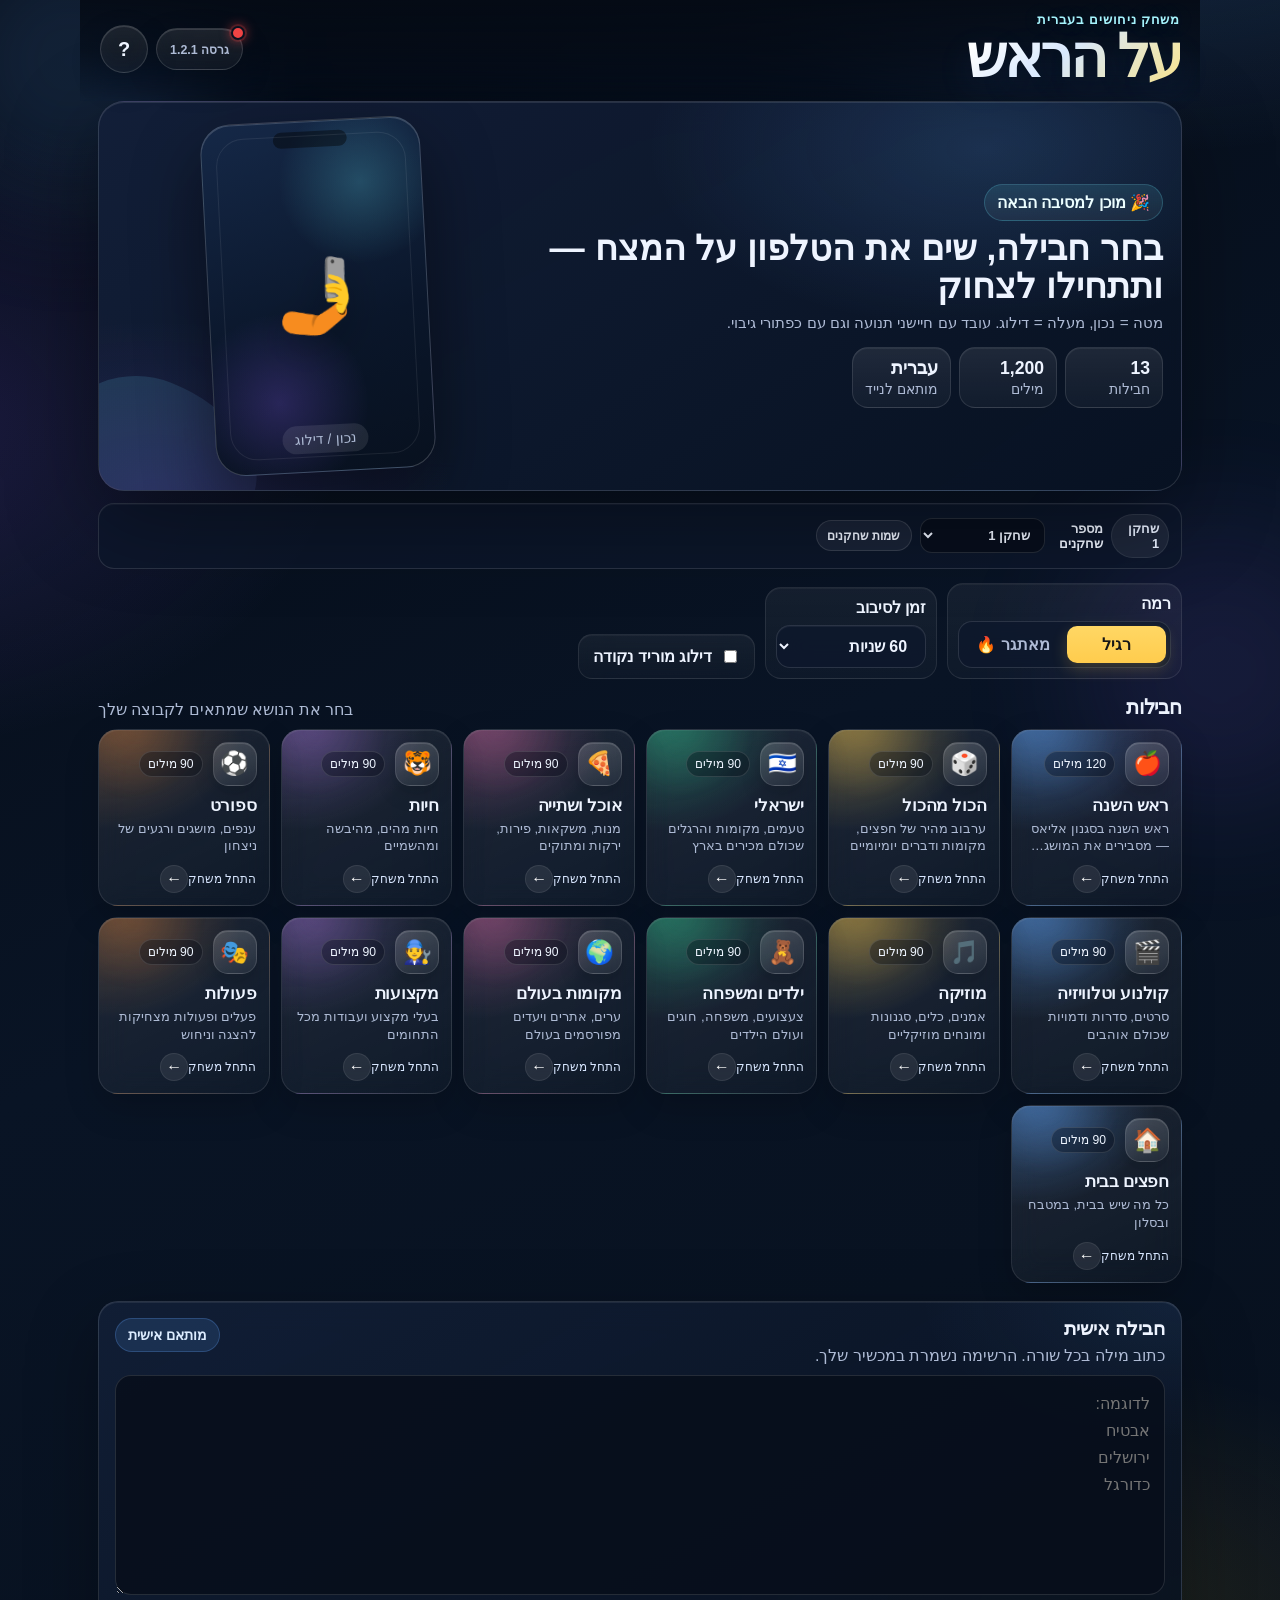
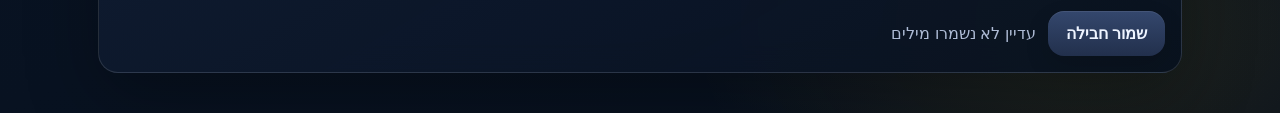
==== index.html @ e4786cc4 "Sync main page to version 1.2.7" ====
<!doctype html>
<html lang="he" dir="rtl" data-app-version="1.2.7">
<head>
  <meta charset="utf-8" />
  <meta name="viewport" content="width=device-width,initial-scale=1,viewport-fit=cover,user-scalable=no" />
  <meta name="theme-color" content="#0f172a" />
  <meta name="apple-mobile-web-app-capable" content="yes" />
  <meta name="apple-mobile-web-app-status-bar-style" content="black-translucent" />
  <meta name="apple-mobile-web-app-title" content="על הראש" />
  <title>על הראש — משחק ניחושים בעברית</title>
  <link rel="manifest" href="./manifest.webmanifest?v=17" />
  <link rel="icon" href="./icon.svg?v=17" type="image/svg+xml" />
  <link rel="apple-touch-icon" href="./icon-180.png?v=17" />
  <link rel="stylesheet" href="./styles.css?v=17" />
  <link rel="stylesheet" href="./difficulty.css?v=17" />
  <link rel="stylesheet" href="./version.css?v=17" />
  <link rel="stylesheet" href="./multiplayer.css?v=17" />
</head>
<body>
  <div class="app-glow app-glow-a"></div>
  <div class="app-glow app-glow-b"></div>

  <div id="app">
    <header class="topbar">
      <div>
        <div class="eyebrow">משחק ניחושים בעברית</div>
        <h1>על הראש</h1>
      </div>
      <div class="topbar-actions">
        <button id="versionBtn" class="version-btn" type="button" aria-label="בדוק אם קיימת גרסה חדשה">גרסה 1.2.7</button>
        <button id="rulesBtn" class="icon-btn" type="button" aria-label="חוקים">?</button>
      </div>
    </header>

    <main>
      <section id="playerSetupScreen" class="screen player-setup-screen active">
        <div class="player-setup-card">
          <div class="big-icon">👥</div>
          <h2>כמה שחקנים?</h2>
          <p>כל שחקן מקבל תור משלו. בסוף הסבב תופיע טבלת ניקוד מצטברת.</p>
          <label class="player-count-block">
            מספר שחקנים
            <select id="playerCount">
              <option value="1">שחקן 1</option>
              <option value="2">2 שחקנים</option>
              <option value="3">3 שחקנים</option>
              <option value="4">4 שחקנים</option>
              <option value="5">5 שחקנים</option>
              <option value="6">6 שחקנים</option>
              <option value="7">7 שחקנים</option>
              <option value="8">8 שחקנים</option>
            </select>
          </label>
          <div class="player-setup-note">אפשר להשאיר שם ריק — המשחק ישתמש ב״שחקן 1״, ״שחקן 2״ וכו׳.</div>
          <div id="playerNames" class="player-names"></div>
          <button id="startPlayersBtn" class="primary-btn" type="button">המשך לבחירת משחק</button>
        </div>
      </section>

      <section id="homeScreen" class="screen">
        <div class="hero">
          <div class="hero-copy">
            <div class="hero-badge">🎉 מוכן למסיבה הבאה</div>
            <h2>בחר חבילה, שים את הטלפון על המצח — ותתחילו לצחוק</h2>
            <p>מטה = נכון, מעלה = דילוג. עובד עם חיישני תנועה וגם עם כפתורי גיבוי.</p>
            <div class="hero-stats">
              <div class="stat-pill"><strong id="totalDecks">13</strong><span>חבילות</span></div>
              <div class="stat-pill"><strong id="totalWords">0</strong><span>מילים</span></div>
              <div class="stat-pill"><strong>עברית</strong><span>מותאם לנייד</span></div>
            </div>
          </div>
          <div class="hero-visual" aria-hidden="true">
            <div class="phone-mock">
              <div class="phone-notch"></div>
              <div class="phone-word">🤳</div>
              <div class="phone-mini">נכון / דילוג</div>
            </div>
          </div>
        </div>

        <div class="match-players-bar">
          <div id="matchPlayersSummary" class="match-players-summary"></div>
          <button id="changePlayersBtn" class="change-players-btn" type="button">שנה שחקנים</button>
        </div>

        <div class="settings-row">
          <div class="difficulty-block">
            <span class="difficulty-title">רמה</span>
            <div class="difficulty-segment" role="group" aria-label="רמת קושי">
              <button type="button" data-difficulty="normal" aria-pressed="true">רגיל</button>
              <button type="button" data-difficulty="hard" aria-pressed="false">מאתגר 🔥</button>
            </div>
          </div>
          <label>
            זמן לסיבוב
            <select id="durationSelect">
              <option value="30">30 שניות</option>
              <option value="60" selected>60 שניות</option>
              <option value="90">90 שניות</option>
              <option value="120">120 שניות</option>
            </select>
          </label>
          <label class="toggle-label">
            <input id="passPenalty" type="checkbox" />
            <span>דילוג מוריד נקודה</span>
          </label>
        </div>

        <div class="section-head">
          <h3 class="section-title">חבילות</h3>
          <div class="section-subtitle">בחר את הנושא שמתאים לקבוצה שלך</div>
        </div>
        <div id="deckGrid" class="deck-grid"></div>

        <section class="custom-box">
          <div class="custom-head">
            <div>
              <h3>חבילה אישית</h3>
              <p>כתוב מילה בכל שורה. הרשימה נשמרת במכשיר שלך.</p>
            </div>
            <div class="custom-chip">מותאם אישית</div>
          </div>
          <textarea id="customWords" rows="7" placeholder="לדוגמה:&#10;אבטיח&#10;ירושלים&#10;כדורגל"></textarea>
          <div class="custom-actions">
            <button id="saveCustomBtn" class="secondary-btn" type="button">שמור חבילה</button>
            <span id="customCount" class="muted"></span>
          </div>
        </section>
      </section>

      <section id="readyScreen" class="screen center-screen">
        <div class="ready-card">
          <div class="big-icon">📱</div>
          <div id="readyPlayerName" class="ready-player-name"></div>
          <h2 id="readyDeckName"></h2>
          <p id="readyDeckMeta" class="ready-deck-meta"></p>
          <p>לחץ על הכפתור, אשר גישה לחיישני תנועה אם תתבקש, סובב את הטלפון לרוחב והנח אותו על המצח.</p>
          <button id="sensorStartBtn" class="primary-btn" type="button">הפעל חיישנים והתחל</button>
          <button id="backHomeBtn" class="ghost-btn" type="button">חזרה</button>
          <p id="sensorMessage" class="sensor-message"></p>
        </div>
      </section>

      <section id="countdownScreen" class="screen game-screen countdown-screen">
        <div class="game-topline">
          <span id="countdownDeck"></span>
          <span>התכונן</span>
          <button id="countdownExitBtn" class="game-exit-btn" type="button">יציאה ✕</button>
        </div>
        <div id="countdownNumber" class="countdown-number">3</div>
        <div class="orientation-hint">החזק לרוחב • מסך פונה לחברים</div>
      </section>

      <section id="gameScreen" class="screen game-screen">
        <div class="game-topline">
          <span id="gameDeckName"></span>
          <span id="timerText" class="timer">01:00</span>
          <div class="game-left-tools">
            <span id="gamePlayerName" class="game-player-name"></span>
            <span id="scoreText">0 נק׳</span>
            <button id="gameExitBtn" class="game-exit-btn" type="button">יציאה ✕</button>
          </div>
        </div>

        <div id="wordCard" class="word-card">
          <div id="wordText" class="word-text"></div>
          <div id="feedback" class="feedback" aria-live="polite"></div>
        </div>

        <div class="gesture-help">
          <div>↘ <strong>מטה</strong> = נכון</div>
          <div>↗ <strong>מעלה</strong> = דילוג</div>
        </div>

        <div class="fallback-controls">
          <button id="skipBtn" type="button" class="skip-btn">דלג</button>
          <button id="correctBtn" type="button" class="correct-btn">נכון ✓</button>
        </div>
      </section>

      <section id="resultsScreen" class="screen">
        <div class="results-header">
          <div class="big-icon">🏁</div>
          <div id="resultsPlayerName" class="results-player-name"></div>
          <h2 id="resultsTitle">נגמר הזמן</h2>
          <div id="finalScore" class="final-score">0</div>
          <div class="muted">נקודות בתור הזה</div>
        </div>
        <div id="scoreboardPanel" class="scoreboard-panel" hidden>
          <h3 id="scoreboardTitle" class="scoreboard-title">הדירוג המצטבר</h3>
          <div id="scoreboardList" class="scoreboard-list"></div>
        </div>
        <div id="resultsList" class="results-list"></div>
        <div class="results-actions">
          <button id="playAgainBtn" class="primary-btn" type="button">שחק שוב</button>
          <button id="resultsHomeBtn" class="secondary-btn" type="button">בחר חבילה אחרת</button>
        </div>
      </section>
    </main>
  </div>

  <dialog id="rulesDialog">
    <button id="closeRulesBtn" class="dialog-close" type="button" aria-label="סגור">×</button>
    <h2>איך משחקים?</h2>
    <ol>
      <li>בחר כמה שחקנים משחקים והוסף שמות אם תרצה.</li>
      <li>בחר חבילת מילים ורמת קושי: רגיל או מאתגר.</li>
      <li>כל שחקן מקבל תור. בסוף התור מעבירים את הטלפון לשחקן הבא.</li>
      <li>השחקן המנחש מחזיק את הטלפון לרוחב על המצח, בלי לראות את המסך.</li>
      <li>החברים נותנים רמזים בלי לומר את המילה שמופיעה.</li>
      <li>ניחשת נכון? הטה את החלק העליון של הטלפון כלפי מטה. לדילוג — לכיוון ההפוך.</li>
      <li>בסוף הסבב מוצג דירוג מצטבר. אפשר להמשיך לסבב נוסף והניקוד נשמר.</li>
    </ol>
    <p class="muted">במצב מאתגר נבחר מאגר נפרד של מושגים, שמות וביטויים פחות צפויים וקשים יותר לניחוש.</p>
  </dialog>

  <script src="./words.js?v=17"></script>
  <script src="./words-more.js?v=17"></script>
  <script src="./hard-words.js?v=17"></script>
  <script src="./rosh-hashanah.js?v=17"></script>
  <script src="./app.js?v=17"></script>
  <script src="./sounds.js?v=17"></script>
  <script src="./update-manager.js?v=17"></script>
</body>
</html>
---- styles.css ----
:root {
  --bg: #07111f;
  --bg2: #0c1830;
  --panel: rgba(13, 24, 44, .78);
  --panel-strong: rgba(17, 29, 54, .95);
  --panel-soft: rgba(255,255,255,.05);
  --text: #eef4ff;
  --muted: #aebbd5;
  --accent: #ffcc4d;
  --accent-2: #60a5fa;
  --good: #22c55e;
  --bad: #f43f5e;
  --line: rgba(255,255,255,.12);
  --shadow: 0 18px 70px rgba(0,0,0,.35);
  --shadow-soft: 0 10px 40px rgba(0,0,0,.18);
  --radius: 24px;
}
* { box-sizing: border-box; }
html, body {
  margin: 0;
  min-height: 100%;
  color: var(--text);
  font-family: -apple-system, BlinkMacSystemFont, "Segoe UI", Arial, sans-serif;
  background:
    radial-gradient(circle at top right, rgba(96,165,250,.18), transparent 28%),
    radial-gradient(circle at left 20%, rgba(255,204,77,.12), transparent 30%),
    linear-gradient(160deg, var(--bg), var(--bg2));
}
body { min-height: 100dvh; overscroll-behavior: none; position: relative; overflow-x: hidden; }
button, select, textarea { font: inherit; }
button { cursor: pointer; }
#app { min-height: 100dvh; position: relative; z-index: 2; }
.app-glow {
  position: fixed;
  border-radius: 999px;
  filter: blur(50px);
  opacity: .5;
  pointer-events: none;
  z-index: 0;
}
.app-glow-a { width: 280px; height: 280px; top: -80px; left: -70px; background: rgba(96,165,250,.22); }
.app-glow-b { width: 280px; height: 280px; right: -80px; bottom: 10%; background: rgba(255,204,77,.18); }
.topbar {
  display: flex;
  align-items: center;
  justify-content: space-between;
  gap: 16px;
  padding: 20px max(20px,env(safe-area-inset-right)) 14px max(20px,env(safe-area-inset-left));
  max-width: 1120px;
  margin: auto;
}
.eyebrow { color: var(--accent); font-size: .8rem; font-weight: 800; letter-spacing: .06em; text-transform: uppercase; }
h1 { margin: 2px 0 0; font-size: clamp(2rem, 7vw, 3.6rem); line-height: 1; }
.icon-btn {
  width: 48px; height: 48px; border-radius: 50%; border: 1px solid var(--line);
  background: var(--panel); color: var(--text); font-size: 1.25rem; font-weight: 900;
  backdrop-filter: blur(14px); box-shadow: var(--shadow-soft);
}
main { max-width: 1120px; margin: auto; padding: 0 18px 40px; position: relative; z-index: 2; }
.screen { display: none; }
.screen.active { display: block; }
.hero {
  display: grid; grid-template-columns: 1.1fr .7fr; gap: 14px; align-items: center;
  padding: 18px; border: 1px solid var(--line); border-radius: 26px;
  background: linear-gradient(135deg, rgba(17,28,52,.92), rgba(11,20,37,.86));
  box-shadow: var(--shadow); backdrop-filter: blur(16px);
}
.hero-copy h2 { margin: 8px 0 6px; font-size: clamp(1.35rem, 3.5vw, 2.2rem); line-height: 1.08; }
.hero-copy p { margin: 0; color: var(--muted); line-height: 1.55; font-size: .96rem; }
.hero-badge {
  display: inline-flex; align-items: center; gap: 8px; padding: 8px 12px;
  border: 1px solid rgba(255,255,255,.12); border-radius: 999px;
  background: rgba(255,255,255,.06); color: #fff7d6; font-weight: 800;
}
.hero-stats { display: flex; flex-wrap: wrap; gap: 8px; margin-top: 12px; }
.stat-pill {
  min-width: 98px; padding: 10px 12px; border-radius: 16px; background: rgba(255,255,255,.06);
  border: 1px solid rgba(255,255,255,.08); display: grid; gap: 2px;
}
.stat-pill strong { font-size: 1.1rem; }
.stat-pill span { color: var(--muted); font-size: .9rem; }
.hero-visual { display: grid; place-items: center; }
.phone-mock {
  width: min(220px, 58vw); aspect-ratio: 10 / 16; border-radius: 30px; position: relative;
  border: 1px solid rgba(255,255,255,.18); background:
    radial-gradient(circle at top right, rgba(255,204,77,.28), transparent 35%),
    linear-gradient(160deg, #142443, #0b1730 65%, #0a1223);
  box-shadow: 0 26px 60px rgba(0,0,0,.35), inset 0 1px 0 rgba(255,255,255,.12);
  display: grid; place-items: center; overflow: hidden;
}
.phone-mock::after {
  content: ''; position: absolute; inset: 14px; border-radius: 28px;
  border: 1px solid rgba(255,255,255,.08);
}
.phone-notch { position: absolute; top: 10px; width: 34%; height: 16px; border-radius: 999px; background: rgba(0,0,0,.42); }
.phone-word { font-size: clamp(3rem, 10vw, 4.4rem); }
.phone-mini { position: absolute; bottom: 18px; padding: 6px 12px; border-radius: 999px; background: rgba(255,255,255,.09); color: var(--muted); font-size: .88rem; }
.settings-row { margin: 14px 0 8px; display: flex; gap: 10px; align-items: end; flex-wrap: wrap; }
.settings-row label { display: flex; flex-direction: column; gap: 8px; font-weight: 800; }
.settings-row select {
  background: var(--panel); color: var(--text); border: 1px solid var(--line);
  border-radius: 14px; padding: 11px 14px; min-width: 150px; backdrop-filter: blur(14px);
}
.toggle-label {
  flex-direction: row !important; align-items: center; background: var(--panel);
  padding: 12px 14px; border-radius: 14px; border: 1px solid var(--line);
  backdrop-filter: blur(14px);
}
.section-head { display: flex; align-items: end; justify-content: space-between; gap: 10px; margin: 16px 0 10px; flex-wrap: wrap; }
.section-title { margin: 0; }
.section-subtitle { color: var(--muted); }
.deck-grid { display: grid; grid-template-columns: repeat(auto-fit, minmax(170px, 1fr)); gap: 10px; }
.deck-card {
  text-align: right; border: 1px solid rgba(255,255,255,.08); border-radius: 18px; padding: 12px;
  min-height: 138px; color: var(--text); background:
  linear-gradient(160deg, rgba(255,255,255,.08), rgba(255,255,255,.02));
  display: flex; flex-direction: column; justify-content: space-between; gap: 10px;
  transition: transform .18s ease, border-color .18s ease, box-shadow .18s ease;
  position: relative; overflow: hidden; backdrop-filter: blur(14px); box-shadow: var(--shadow-soft);
}
.deck-card::before {
  content: ''; position: absolute; inset: -40% auto auto -20%; width: 140px; height: 140px; border-radius: 50%;
  background: radial-gradient(circle, var(--deck-glow, rgba(96,165,250,.28)), transparent 70%); opacity: .9;
}
.deck-card::after {
  content: ''; position: absolute; inset: 0; background: linear-gradient(120deg, transparent 0%, rgba(255,255,255,.08) 50%, transparent 100%);
  transform: translateX(120%); transition: transform .5s ease;
}
.deck-card:hover { border-color: rgba(255,255,255,.18); transform: translateY(-3px); box-shadow: 0 22px 44px rgba(0,0,0,.24); }
.deck-card:hover::after { transform: translateX(-120%); }
.deck-card:active { transform: scale(.985); }
.deck-top { display: flex; align-items: center; justify-content: space-between; gap: 10px; position: relative; z-index: 1; }
.deck-icon-wrap {
  width: 42px; height: 42px; border-radius: 14px; display: grid; place-items: center;
  background: rgba(255,255,255,.12); border: 1px solid rgba(255,255,255,.12); font-size: 1.45rem;
}
.deck-count {
  font-size: .76rem; color: #eef5ff; background: rgba(255,255,255,.11); border: 1px solid rgba(255,255,255,.1);
  border-radius: 999px; padding: 5px 8px; white-space: nowrap;
}
.deck-body { position: relative; z-index: 1; }
.deck-name { font-size: 1rem; font-weight: 900; margin-bottom: 4px; }
.deck-desc { color: var(--muted); font-size: .82rem; line-height: 1.35; min-height: 2.4em; }
.deck-footer { display: flex; justify-content: space-between; align-items: center; position: relative; z-index: 1; }
.deck-tag { font-size: .75rem; color: #d8e7ff; }
.deck-arrow { font-size: 1rem; color: #fff; }
.custom-box {
  margin-top: 18px; border: 1px solid var(--line); border-radius: 20px; padding: 16px;
  background: var(--panel); backdrop-filter: blur(14px); box-shadow: var(--shadow-soft);
}
.custom-head { display: flex; align-items: start; justify-content: space-between; gap: 12px; margin-bottom: 10px; }
.custom-box h3 { margin: 0 0 6px; }
.custom-box p { color: var(--muted); margin: 0; }
.custom-chip {
  background: rgba(96,165,250,.14); border: 1px solid rgba(96,165,250,.25); color: #dcecff;
  border-radius: 999px; padding: 8px 12px; font-size: .85rem; font-weight: 800;
}
textarea {
  width: 100%; resize: vertical; border-radius: 16px; border: 1px solid var(--line);
  background: rgba(8,14,27,.86); color: var(--text); padding: 14px; line-height: 1.7;
}
.custom-actions, .results-actions { display: flex; align-items: center; gap: 12px; margin-top: 12px; flex-wrap: wrap; }
.primary-btn, .secondary-btn, .ghost-btn {
  border: 0; border-radius: 16px; padding: 13px 18px; font-weight: 900;
  transition: transform .12s ease, filter .12s ease;
}
.primary-btn:hover, .secondary-btn:hover, .ghost-btn:hover { filter: brightness(1.05); }
.primary-btn:active, .secondary-btn:active, .ghost-btn:active { transform: scale(.985); }
.primary-btn { background: linear-gradient(180deg, #ffd764, var(--accent)); color: #161616; box-shadow: 0 12px 24px rgba(255,204,77,.22); }
.secondary-btn { background: linear-gradient(180deg, #33476e, #26324e); color: var(--text); }
.ghost-btn { background: transparent; color: var(--muted); border: 1px solid var(--line); }
.muted { color: var(--muted); }
.center-screen { min-height: 70dvh; place-items: center; }
.center-screen.active { display: grid; }
.ready-card {
  max-width: 580px; text-align: center; background: var(--panel); border: 1px solid var(--line);
  border-radius: 28px; padding: 30px; box-shadow: var(--shadow); backdrop-filter: blur(16px);
}
.ready-card .primary-btn, .ready-card .ghost-btn { width: 100%; margin-top: 10px; }
.big-icon { font-size: 3rem; }
.ready-deck-meta { color: var(--accent); font-weight: 800; margin-top: -8px; }
.sensor-message { min-height: 1.4em; color: var(--muted); }
.game-screen {
  position: fixed; inset: 0; z-index: 20; background:
    radial-gradient(circle at top, rgba(255,204,77,.1), transparent 30%),
    linear-gradient(160deg, #08111f, #0d1b34);
  padding: max(16px,env(safe-area-inset-top)) max(16px,env(safe-area-inset-right)) max(16px,env(safe-area-inset-bottom)) max(16px,env(safe-area-inset-left));
}
.game-screen.active { display: flex; flex-direction: column; }
.game-topline { display: grid; grid-template-columns: 1fr auto 1fr; gap: 10px; align-items: center; font-weight: 800; color: var(--muted); }
.game-topline > :last-child { text-align: left; }
.timer { color: var(--text); font-size: 1.15rem; }
.word-card {
  flex: 1; display: grid; place-items: center; text-align: center; position: relative; margin: 12px 0;
  border-radius: 34px; border: 1px solid rgba(255,255,255,.12);
  background:
    radial-gradient(circle at top right, rgba(96,165,250,.16), transparent 28%),
    linear-gradient(135deg, #233258, #18213b);
  overflow: hidden; box-shadow: var(--shadow);
}
.word-card::before {
  content: ''; position: absolute; width: 180px; height: 180px; border-radius: 50%; bottom: -70px; left: -40px;
  background: radial-gradient(circle, rgba(255,255,255,.08), transparent 72%);
}
.word-text { font-size: clamp(3rem, 12vw, 8rem); font-weight: 1000; padding: 24px; line-height: 1.05; text-wrap: balance; position: relative; z-index: 1; }
.feedback {
  position: absolute; inset: 0; display: grid; place-items: center; font-size: clamp(2.5rem, 10vw, 7rem);
  font-weight: 1000; opacity: 0; pointer-events: none; transition: opacity .08s ease;
}
.feedback.show { opacity: 1; }
.feedback.good { background: var(--good); color: white; }
.feedback.bad { background: var(--bad); color: white; }
.gesture-help { display: flex; justify-content: space-between; gap: 14px; color: var(--muted); padding: 0 8px 10px; }
.fallback-controls { display: grid; grid-template-columns: 1fr 1fr; gap: 10px; }
.fallback-controls button { border: 0; border-radius: 16px; padding: 15px; color: white; font-weight: 900; }
.skip-btn { background: linear-gradient(180deg, #8f2634, #7f1d1d); }
.correct-btn { background: linear-gradient(180deg, #1f8f4d, #166534); }
.countdown-screen { justify-content: center; align-items: center; text-align: center; }
.countdown-screen .game-topline { width: 100%; position: absolute; top: max(16px,env(safe-area-inset-top)); right: 0; padding: 0 22px; }
.countdown-number { font-size: clamp(7rem, 32vw, 16rem); font-weight: 1000; color: var(--accent); line-height: 1; text-shadow: 0 0 30px rgba(255,204,77,.22); }
.orientation-hint { margin-top: 24px; color: var(--muted); font-weight: 800; }
.results-header { text-align: center; padding: 22px 0; }
.results-header h2 { margin-bottom: 4px; }
.final-score { font-size: 5rem; font-weight: 1000; color: var(--accent); line-height: 1; }
.results-list { display: grid; gap: 10px; max-width: 720px; margin: auto; }
.result-row {
  display: flex; align-items: center; justify-content: space-between; gap: 14px; background: var(--panel);
  border: 1px solid var(--line); border-radius: 16px; padding: 13px 15px; backdrop-filter: blur(12px);
}
.result-status.good { color: #58e98b; }
.result-status.bad { color: #ff8094; }
.results-actions { justify-content: center; margin-top: 22px; }
dialog {
  width: min(92vw, 650px); border: 1px solid var(--line); border-radius: 22px; background: #13213e;
  color: var(--text); box-shadow: var(--shadow); padding: 26px;
}
dialog::backdrop { background: rgba(0,0,0,.7); }
dialog li { margin: 10px 0; line-height: 1.5; }
.dialog-close { position: absolute; left: 14px; top: 10px; border: 0; background: none; color: var(--muted); font-size: 2rem; }
@media (max-width: 860px) {
  .hero { grid-template-columns: 1fr; padding: 16px; }
  .hero-visual { display: none; }
  .deck-grid { grid-template-columns: repeat(3, minmax(0, 1fr)); }
}
@media (max-width: 560px) {
  .topbar { padding-top: max(18px, env(safe-area-inset-top)); }
  .deck-grid { grid-template-columns: repeat(2, minmax(0, 1fr)); gap: 8px; }
  .hero, .custom-box, .ready-card { border-radius: 20px; }
  .hero-copy h2 { font-size: 1.2rem; }
  .hero-badge, .hero-copy p, .section-subtitle, .deck-desc, .custom-box p { display: none; }
  .hero-stats { margin-top: 8px; }
  .settings-row { margin-top: 10px; }
  .gesture-help { font-size: .9rem; }
}
@media (orientation: landscape) and (max-height: 600px) {
  .game-topline { font-size: .9rem; }
  .word-card { margin: 8px 0; }
  .word-text { font-size: clamp(3rem,14vh,8rem); }
  .gesture-help { font-size: .8rem; padding-bottom: 6px; }
  .fallback-controls button { padding: 9px; }
}
---- difficulty.css ----
.difficulty-block {
  display: flex;
  flex-direction: column;
  gap: 8px;
  font-weight: 800;
}
.difficulty-title { color: var(--text); }
.difficulty-segment {
  display: inline-grid;
  grid-template-columns: 1fr 1fr;
  gap: 4px;
  padding: 4px;
  border: 1px solid var(--line);
  border-radius: 14px;
  background: var(--panel);
  backdrop-filter: blur(14px);
}
.difficulty-segment button {
  border: 0;
  border-radius: 10px;
  padding: 9px 13px;
  color: var(--muted);
  background: transparent;
  font-weight: 900;
  white-space: nowrap;
  transition: background .15s ease, color .15s ease, transform .1s ease;
}
.difficulty-segment button.active {
  color: #161616;
  background: linear-gradient(180deg, #ffd764, var(--accent));
  box-shadow: 0 6px 16px rgba(255,204,77,.2);
}
.difficulty-segment button:active { transform: scale(.97); }
.game-left-tools {
  display: flex;
  align-items: center;
  justify-content: flex-start;
  gap: 9px;
}
.game-exit-btn {
  border: 1px solid rgba(255,255,255,.18);
  border-radius: 999px;
  padding: 7px 11px;
  color: var(--text);
  background: rgba(255,255,255,.08);
  font-size: .8rem;
  font-weight: 900;
  white-space: nowrap;
}
.game-exit-btn:active { transform: scale(.96); }
.result-status.timeout { color: var(--accent); }
@media (max-width: 560px) {
  .difficulty-block { width: 100%; }
  .difficulty-segment { width: 100%; }
  .difficulty-segment button { padding: 9px 8px; }
  .settings-row { align-items: stretch; }
  .game-exit-btn { padding: 6px 9px; font-size: .74rem; }
  .game-left-tools { gap: 6px; }
}
---- version.css ----
.topbar-actions {
  display: flex;
  align-items: center;
  gap: 8px;
}
.version-btn {
  min-height: 42px;
  padding: 0 13px;
  border-radius: 999px;
  border: 1px solid var(--line);
  background: var(--panel);
  color: var(--muted);
  font-size: .78rem;
  font-weight: 900;
  white-space: nowrap;
  backdrop-filter: blur(14px);
  box-shadow: var(--shadow-soft);
}
.version-btn:hover,
.version-btn:focus-visible {
  color: var(--text);
  border-color: rgba(255,204,77,.5);
}
.version-btn:active { transform: scale(.98); }
.version-btn:disabled { opacity: .72; cursor: wait; }

/* Professional visual layer — intentionally CSS-only to keep GitHub Pages light. */
:root {
  --pro-cyan: #67e8f9;
  --pro-blue: #60a5fa;
  --pro-violet: #8b5cf6;
  --pro-pink: #f472b6;
  --pro-gold: #facc15;
}

html, body {
  background:
    radial-gradient(900px 560px at 90% -10%, rgba(96,165,250,.22), transparent 58%),
    radial-gradient(760px 520px at -10% 25%, rgba(139,92,246,.18), transparent 62%),
    radial-gradient(660px 440px at 85% 95%, rgba(250,204,21,.10), transparent 60%),
    linear-gradient(155deg, #050b15 0%, #091425 48%, #07101d 100%) !important;
}

body::before {
  content: '';
  position: fixed;
  inset: 0;
  pointer-events: none;
  z-index: 0;
  opacity: .32;
  background-image:
    linear-gradient(rgba(255,255,255,.018) 1px, transparent 1px),
    linear-gradient(90deg, rgba(255,255,255,.018) 1px, transparent 1px);
  background-size: 28px 28px;
  mask-image: linear-gradient(to bottom, rgba(0,0,0,.6), transparent 78%);
}

.app-glow-a {
  background: rgba(96,165,250,.30) !important;
  filter: blur(64px) !important;
}
.app-glow-b {
  background: rgba(139,92,246,.22) !important;
  filter: blur(68px) !important;
}

.topbar {
  position: sticky;
  top: 0;
  z-index: 12;
  padding-top: max(12px, env(safe-area-inset-top)) !important;
  background: linear-gradient(to bottom, rgba(5,11,21,.92), rgba(5,11,21,.66), transparent);
  backdrop-filter: blur(18px) saturate(1.15);
  -webkit-backdrop-filter: blur(18px) saturate(1.15);
}

.topbar h1 {
  letter-spacing: -.055em;
  background: linear-gradient(135deg, #ffffff 10%, #dbeafe 45%, #fde68a 100%);
  -webkit-background-clip: text;
  background-clip: text;
  color: transparent;
  text-shadow: 0 10px 38px rgba(96,165,250,.12);
}

.eyebrow {
  color: #a5f3fc !important;
  text-shadow: 0 0 22px rgba(103,232,249,.22);
}

.version-btn,
.icon-btn {
  background: linear-gradient(180deg, rgba(255,255,255,.095), rgba(255,255,255,.045)) !important;
  border-color: rgba(255,255,255,.14) !important;
  box-shadow: inset 0 1px 0 rgba(255,255,255,.12), 0 12px 32px rgba(0,0,0,.18) !important;
}

.version-btn:focus-visible,
.icon-btn:focus-visible,
.deck-card:focus-visible,
.primary-btn:focus-visible,
.secondary-btn:focus-visible,
.ghost-btn:focus-visible {
  outline: 3px solid rgba(103,232,249,.42);
  outline-offset: 3px;
}

.hero {
  position: relative;
  isolation: isolate;
  overflow: hidden;
  border-color: rgba(255,255,255,.13) !important;
  background:
    radial-gradient(520px 280px at 82% 12%, rgba(96,165,250,.18), transparent 65%),
    radial-gradient(460px 260px at 5% 100%, rgba(139,92,246,.15), transparent 65%),
    linear-gradient(145deg, rgba(19,31,57,.95), rgba(8,18,34,.91)) !important;
  box-shadow: 0 26px 90px rgba(0,0,0,.36), inset 0 1px 0 rgba(255,255,255,.10) !important;
}

.hero::after {
  content: '';
  position: absolute;
  width: 210px;
  height: 210px;
  left: -60px;
  bottom: -100px;
  border-radius: 44% 56% 65% 35% / 42% 35% 65% 58%;
  background: linear-gradient(135deg, rgba(103,232,249,.14), rgba(139,92,246,.10));
  transform: rotate(22deg);
  z-index: -1;
}

.hero-badge {
  background: linear-gradient(180deg, rgba(103,232,249,.12), rgba(255,255,255,.05)) !important;
  border-color: rgba(103,232,249,.22) !important;
  color: #ecfeff !important;
}

.stat-pill {
  background: linear-gradient(180deg, rgba(255,255,255,.085), rgba(255,255,255,.035)) !important;
  border-color: rgba(255,255,255,.11) !important;
  box-shadow: inset 0 1px 0 rgba(255,255,255,.06);
}

.phone-mock {
  transform: rotate(-3deg);
  border-color: rgba(255,255,255,.18) !important;
  background:
    radial-gradient(circle at 72% 18%, rgba(103,232,249,.22), transparent 25%),
    radial-gradient(circle at 30% 80%, rgba(139,92,246,.24), transparent 28%),
    linear-gradient(165deg, #152847, #0a162a 60%, #08111f) !important;
  box-shadow: 0 30px 70px rgba(0,0,0,.44), inset 0 1px 0 rgba(255,255,255,.16) !important;
  animation: proFloat 5.2s ease-in-out infinite;
}

.phone-word {
  filter: drop-shadow(0 14px 18px rgba(0,0,0,.24));
}

.settings-row,
.match-players-bar {
  border-radius: 20px;
}

.settings-row label:not(.toggle-label),
.toggle-label,
.difficulty-block,
.match-players-bar {
  background: linear-gradient(180deg, rgba(255,255,255,.055), rgba(255,255,255,.025));
  border: 1px solid rgba(255,255,255,.09);
  box-shadow: inset 0 1px 0 rgba(255,255,255,.045);
}

.settings-row label:not(.toggle-label),
.difficulty-block {
  padding: 10px;
  border-radius: 16px;
}

.settings-row select {
  box-shadow: inset 0 1px 0 rgba(255,255,255,.05);
}

.section-title {
  font-size: 1.25rem;
  letter-spacing: -.02em;
}

.deck-grid {
  gap: 11px !important;
}

.deck-card {
  min-height: 128px !important;
  border-radius: 20px !important;
  border-color: rgba(255,255,255,.10) !important;
  background:
    radial-gradient(180px 140px at 8% 0%, var(--deck-glow, rgba(96,165,250,.26)), transparent 72%),
    linear-gradient(155deg, rgba(255,255,255,.095), rgba(255,255,255,.028)) !important;
  box-shadow: 0 14px 34px rgba(0,0,0,.18), inset 0 1px 0 rgba(255,255,255,.07) !important;
  transform: translateZ(0);
}

.deck-card::before {
  opacity: .65 !important;
  filter: blur(6px);
}

.deck-card:hover {
  transform: translateY(-4px) scale(1.008) !important;
  border-color: rgba(103,232,249,.28) !important;
  box-shadow: 0 24px 54px rgba(0,0,0,.30), 0 0 0 1px rgba(103,232,249,.05) !important;
}

.deck-card:active {
  transform: scale(.975) !important;
}

.deck-icon-wrap {
  width: 44px !important;
  height: 44px !important;
  border-radius: 15px !important;
  background: linear-gradient(160deg, rgba(255,255,255,.18), rgba(255,255,255,.06)) !important;
  box-shadow: inset 0 1px 0 rgba(255,255,255,.12), 0 8px 20px rgba(0,0,0,.16);
}

.deck-count {
  background: rgba(3,10,20,.35) !important;
  border-color: rgba(255,255,255,.12) !important;
}

.deck-name {
  font-size: 1.04rem !important;
  letter-spacing: -.015em;
}

.deck-desc {
  display: -webkit-box;
  -webkit-line-clamp: 2;
  -webkit-box-orient: vertical;
  overflow: hidden;
}

.deck-arrow {
  display: inline-grid;
  place-items: center;
  width: 28px;
  height: 28px;
  border-radius: 999px;
  background: rgba(255,255,255,.08);
  border: 1px solid rgba(255,255,255,.08);
}

.custom-box,
.ready-card,
.player-setup-card,
.scoreboard-panel,
.results-header {
  border-color: rgba(255,255,255,.12) !important;
  background:
    radial-gradient(420px 220px at 100% 0%, rgba(96,165,250,.09), transparent 62%),
    linear-gradient(150deg, rgba(18,31,55,.92), rgba(8,17,31,.90)) !important;
  box-shadow: 0 24px 72px rgba(0,0,0,.30), inset 0 1px 0 rgba(255,255,255,.075) !important;
}

.primary-btn {
  background: linear-gradient(180deg, #ffe082, #facc15 70%, #eab308) !important;
  box-shadow: 0 14px 30px rgba(250,204,21,.22), inset 0 1px 0 rgba(255,255,255,.45) !important;
}

.secondary-btn,
.change-players-btn {
  background: linear-gradient(180deg, #34476d, #22304c) !important;
  box-shadow: inset 0 1px 0 rgba(255,255,255,.08), 0 10px 24px rgba(0,0,0,.14);
}

.game-screen {
  background:
    radial-gradient(700px 420px at 100% 0%, rgba(96,165,250,.18), transparent 62%),
    radial-gradient(620px 380px at 0% 100%, rgba(139,92,246,.18), transparent 62%),
    linear-gradient(155deg, #050b15, #0a1628 55%, #07111f) !important;
}

.game-topline {
  min-height: 48px;
  padding: 0 6px;
}

.timer {
  display: inline-grid;
  place-items: center;
  min-width: 88px;
  min-height: 42px;
  padding: 0 16px;
  border-radius: 999px;
  background: linear-gradient(180deg, rgba(255,255,255,.10), rgba(255,255,255,.04));
  border: 1px solid rgba(255,255,255,.12);
  box-shadow: inset 0 1px 0 rgba(255,255,255,.08), 0 10px 28px rgba(0,0,0,.18);
  font-variant-numeric: tabular-nums;
}

.word-card {
  border-color: rgba(255,255,255,.14) !important;
  background:
    radial-gradient(360px 260px at 88% 8%, rgba(103,232,249,.16), transparent 64%),
    radial-gradient(320px 240px at 10% 92%, rgba(139,92,246,.16), transparent 64%),
    linear-gradient(145deg, #1d3154, #101d35 64%, #0d182b) !important;
  box-shadow: 0 32px 96px rgba(0,0,0,.40), inset 0 1px 0 rgba(255,255,255,.10) !important;
}

.word-card::after {
  content: '';
  position: absolute;
  inset: 0;
  border-radius: inherit;
  pointer-events: none;
  background: linear-gradient(120deg, transparent 18%, rgba(255,255,255,.055) 46%, transparent 74%);
  transform: translateX(105%);
  animation: proShine 5.8s ease-in-out infinite;
}

.word-text {
  letter-spacing: -.045em;
  text-shadow: 0 12px 38px rgba(0,0,0,.28);
}

.feedback.good {
  background: radial-gradient(circle at 50% 30%, #4ade80, #16a34a 72%) !important;
}
.feedback.bad {
  background: radial-gradient(circle at 50% 30%, #fb7185, #e11d48 72%) !important;
}
.feedback.show {
  animation: proFeedback .34s cubic-bezier(.2,.9,.25,1.15);
}

.countdown-number {
  text-shadow: 0 0 55px rgba(103,232,249,.24), 0 18px 50px rgba(0,0,0,.30);
  animation: proCountdown .8s cubic-bezier(.2,.85,.2,1) infinite;
}

.final-score {
  background: linear-gradient(135deg, #fff 15%, #fde68a 52%, #67e8f9 100%);
  -webkit-background-clip: text;
  background-clip: text;
  color: transparent !important;
  filter: drop-shadow(0 12px 24px rgba(0,0,0,.24));
}

.results-list > * {
  transition: transform .16s ease, border-color .16s ease;
}
.results-list > *:hover {
  transform: translateY(-2px);
}

@keyframes proFloat {
  0%, 100% { transform: rotate(-3deg) translateY(0); }
  50% { transform: rotate(-1deg) translateY(-7px); }
}

@keyframes proShine {
  0%, 68% { transform: translateX(110%); opacity: 0; }
  76% { opacity: .75; }
  92%, 100% { transform: translateX(-110%); opacity: 0; }
}

@keyframes proFeedback {
  0% { transform: scale(.88); opacity: 0; }
  65% { transform: scale(1.03); opacity: 1; }
  100% { transform: scale(1); opacity: 1; }
}

@keyframes proCountdown {
  0% { transform: scale(.82); opacity: .55; }
  35% { transform: scale(1.07); opacity: 1; }
  100% { transform: scale(1); opacity: .92; }
}

@media (max-width: 720px) {
  main { padding-inline: 12px !important; }

  .hero {
    grid-template-columns: 1fr !important;
    padding: 14px !important;
  }

  .hero-visual { display: none !important; }
  .hero-copy h2 { font-size: 1.28rem !important; }
  .hero-copy p { font-size: .88rem !important; }
  .hero-stats { gap: 6px !important; }
  .stat-pill { min-width: 88px !important; padding: 8px 10px !important; }

  .settings-row {
    display: grid !important;
    grid-template-columns: 1fr 1fr !important;
    align-items: stretch !important;
  }

  .settings-row > * { min-width: 0 !important; }
  .settings-row select { min-width: 0 !important; width: 100% !important; }
  .toggle-label { grid-column: 1 / -1; }

  .deck-grid {
    grid-template-columns: repeat(2, minmax(0, 1fr)) !important;
    gap: 8px !important;
  }

  .deck-card {
    min-height: 112px !important;
    padding: 10px !important;
    border-radius: 17px !important;
    gap: 7px !important;
  }

  .deck-icon-wrap {
    width: 38px !important;
    height: 38px !important;
    border-radius: 12px !important;
    font-size: 1.18rem !important;
  }

  .deck-count {
    font-size: .67rem !important;
    padding: 4px 6px !important;
  }

  .deck-name { font-size: .93rem !important; }
  .deck-desc { font-size: .72rem !important; line-height: 1.25 !important; }
  .deck-tag { font-size: .68rem !important; }
  .deck-arrow { width: 24px; height: 24px; font-size: .86rem !important; }

  .word-card {
    margin: 8px 0 !important;
    border-radius: 28px !important;
  }

  .gesture-help { font-size: .82rem; }
}

@media (max-width: 520px) {
  .topbar { gap: 8px; }
  .topbar-actions { gap: 6px; }
  .version-btn { min-height: 38px; padding: 0 10px; font-size: .72rem; }
  .icon-btn { width: 42px; height: 42px; }
  .topbar h1 { font-size: 2.15rem !important; }
  .eyebrow { font-size: .68rem !important; }

  .section-head { margin-top: 13px !important; }
  .section-subtitle { font-size: .78rem; }

  .custom-box { padding: 13px !important; }
}

@media (prefers-reduced-motion: reduce) {
  .phone-mock,
  .word-card::after,
  .countdown-number,
  .feedback.show {
    animation: none !important;
  }

  * {
    scroll-behavior: auto !important;
  }
}
---- multiplayer.css ----
.player-setup-screen {
  min-height: calc(100dvh - 96px);
  display: none;
  place-items: center;
  padding: 18px 0 36px;
}
.player-setup-screen.active { display: grid; }
.player-setup-card {
  width: min(680px, 100%);
  border: 1px solid var(--line);
  border-radius: 26px;
  padding: 20px;
  background: linear-gradient(145deg, rgba(17,29,54,.96), rgba(9,18,34,.94));
  box-shadow: var(--shadow);
  backdrop-filter: blur(16px);
}
.player-setup-card h2 { margin: 8px 0 6px; font-size: clamp(1.7rem, 6vw, 2.5rem); }
.player-setup-card > p { margin: 0 0 18px; color: var(--muted); }
.player-count-block { display: grid; gap: 8px; margin-bottom: 16px; font-weight: 900; }
.player-count-block select {
  width: 100%;
  background: rgba(8,14,27,.86);
  color: var(--text);
  border: 1px solid var(--line);
  border-radius: 14px;
  padding: 13px 14px;
}
.player-names { display: grid; grid-template-columns: repeat(2, minmax(0, 1fr)); gap: 10px; margin: 12px 0 18px; }
.player-name-field { display: grid; gap: 6px; }
.player-name-field span { color: var(--muted); font-size: .82rem; font-weight: 800; }
.player-name-field input {
  width: 100%;
  border: 1px solid var(--line);
  border-radius: 14px;
  padding: 12px 13px;
  background: rgba(8,14,27,.86);
  color: var(--text);
  outline: none;
}
.player-name-field input:focus { border-color: rgba(255,204,77,.7); box-shadow: 0 0 0 3px rgba(255,204,77,.1); }
.player-setup-note { color: var(--muted); font-size: .86rem; margin-bottom: 14px; }
.match-players-bar {
  margin: 12px 0 4px;
  display: flex;
  justify-content: space-between;
  align-items: center;
  gap: 10px;
  padding: 10px 12px;
  border: 1px solid var(--line);
  border-radius: 16px;
  background: var(--panel);
}
.match-players-summary { display: flex; flex-wrap: wrap; gap: 7px; align-items: center; }
.player-mini-chip {
  border-radius: 999px;
  padding: 6px 9px;
  background: rgba(255,255,255,.07);
  border: 1px solid rgba(255,255,255,.08);
  color: #e8f0ff;
  font-size: .8rem;
  font-weight: 800;
}
.change-players-btn {
  flex: 0 0 auto;
  border: 1px solid var(--line);
  border-radius: 999px;
  background: rgba(255,255,255,.07);
  color: var(--text);
  padding: 7px 10px;
  font-size: .78rem;
  font-weight: 900;
}
.ready-player-name {
  display: inline-flex;
  align-items: center;
  justify-content: center;
  padding: 7px 12px;
  border-radius: 999px;
  background: rgba(255,204,77,.13);
  border: 1px solid rgba(255,204,77,.25);
  color: #fff0b0;
  font-weight: 900;
  margin-bottom: 4px;
}
.ready-player-name:empty { display: none; }
.game-player-name {
  max-width: 160px;
  overflow: hidden;
  text-overflow: ellipsis;
  white-space: nowrap;
  font-weight: 900;
  color: #fff0b0;
}
.results-player-name { color: #fff0b0; font-weight: 900; margin-bottom: 4px; }
.results-player-name:empty { display: none; }
.scoreboard-panel {
  margin: 14px 0;
  border: 1px solid var(--line);
  border-radius: 18px;
  padding: 12px;
  background: rgba(255,255,255,.045);
}
.scoreboard-panel[hidden] { display: none; }
.scoreboard-title { margin: 0 0 10px; font-size: 1rem; }
.scoreboard-list { display: grid; gap: 8px; }
.scoreboard-row {
  display: grid;
  grid-template-columns: 36px 1fr auto;
  align-items: center;
  gap: 10px;
  border: 1px solid rgba(255,255,255,.08);
  border-radius: 14px;
  padding: 10px;
  background: rgba(255,255,255,.045);
}
.scoreboard-row.leader { border-color: rgba(255,204,77,.32); background: rgba(255,204,77,.08); }
.scoreboard-rank { font-size: 1.1rem; font-weight: 900; text-align: center; }
.scoreboard-name { font-weight: 900; min-width: 0; overflow: hidden; text-overflow: ellipsis; white-space: nowrap; }
.scoreboard-score { font-weight: 900; font-size: 1.05rem; }
.round-score-note { color: var(--muted); margin-top: 4px; }
@media (max-width: 620px) {
  .player-names { grid-template-columns: 1fr; }
  .match-players-bar { align-items: flex-start; }
  .match-players-summary { max-width: calc(100% - 90px); }
}
@media (orientation: landscape) and (max-height: 520px) {
  .game-player-name { max-width: 110px; font-size: .8rem; }
}

/* UI patch: keep the single-player layout unchanged, tidy 2+ players, and simplify the game HUD. */
#gameScreen #timerText {
  visibility: hidden !important;
}

#gameScreen .fallback-controls {
  display: grid !important;
  grid-template-columns: repeat(2, minmax(0, 1fr)) !important;
  gap: 10px !important;
  width: 100% !important;
  margin-top: 8px !important;
  opacity: 1 !important;
}
#gameScreen .fallback-controls button {
  width: 100% !important;
  min-width: 0 !important;
  padding: 12px 14px !important;
  border-radius: 14px !important;
  font-size: .98rem !important;
  line-height: 1.15 !important;
  font-weight: 900 !important;
  box-shadow: 0 8px 20px rgba(0,0,0,.16) !important;
}

.match-players-bar:has(.match-players-summary .player-mini-chip:nth-child(2)) {
  flex-direction: column !important;
  align-items: stretch !important;
  gap: 6px !important;
}
.match-players-bar:has(.match-players-summary .player-mini-chip:nth-child(2)) #inlinePlayersPanel {
  order: 1;
}
.match-players-bar:has(.match-players-summary .player-mini-chip:nth-child(2)) .match-players-summary {
  order: 2;
  display: block !important;
  width: 100% !important;
  max-width: none !important;
  margin: 0 !important;
}
.match-players-bar:has(.match-players-summary .player-mini-chip:nth-child(2)) .player-mini-chip {
  display: block !important;
  width: 100% !important;
  padding: 4px 2px !important;
  margin: 0 !important;
  border: 0 !important;
  border-radius: 0 !important;
  background: transparent !important;
  font-size: .84rem !important;
}

#inlinePlayersPanel #inlineNamesWrap:has(.player-name-field:nth-child(2)).open {
  display: block !important;
}
#inlinePlayersPanel #inlineNamesWrap:has(.player-name-field:nth-child(2)) .player-names {
  display: flex !important;
  flex-direction: column !important;
  gap: 0 !important;
  width: 100% !important;
  margin: 4px 0 0 !important;
}
#inlinePlayersPanel #inlineNamesWrap:has(.player-name-field:nth-child(2)) .player-name-field {
  display: grid !important;
  grid-template-columns: 72px minmax(0, 1fr) !important;
  align-items: center !important;
  gap: 8px !important;
  width: 100% !important;
  padding: 4px 0 !important;
  border: 0 !important;
  background: transparent !important;
}
#inlinePlayersPanel #inlineNamesWrap:has(.player-name-field:nth-child(2)) .player-name-field span {
  margin: 0 !important;
  white-space: nowrap;
}
#inlinePlayersPanel #inlineNamesWrap:has(.player-name-field:nth-child(2)) .player-name-field input {
  min-width: 0 !important;
  padding: 9px 11px !important;
}

/* Larger in-game word, especially in the landscape orientation used during play. */
#gameScreen .word-text {
  font-size: clamp(4rem, min(16vw, 24vh), 10rem) !important;
  line-height: .98 !important;
  padding: 18px !important;
}

/* Strong visual feedback for both tilt gestures and the fallback buttons. */
#gameScreen .feedback {
  z-index: 20 !important;
  border-radius: inherit;
  color: #fff !important;
  text-shadow: 0 3px 16px rgba(0,0,0,.35);
}
#gameScreen .feedback.show.good {
  opacity: 1 !important;
  background: linear-gradient(145deg, rgba(34,197,94,.98), rgba(21,128,61,.98)) !important;
  box-shadow: inset 0 0 0 4px rgba(255,255,255,.16), 0 0 70px rgba(34,197,94,.55) !important;
}
#gameScreen .feedback.show.bad {
  opacity: 1 !important;
  background: linear-gradient(145deg, rgba(244,63,94,.98), rgba(190,18,60,.98)) !important;
  box-shadow: inset 0 0 0 4px rgba(255,255,255,.14), 0 0 70px rgba(244,63,94,.52) !important;
}
#gameScreen .feedback.show.good::before,
#gameScreen .feedback.show.bad::before {
  content: '';
  position: absolute;
  inset: 0;
  background: radial-gradient(circle at center, rgba(255,255,255,.16), transparent 58%);
  pointer-events: none;
}

@media (orientation: landscape) and (max-height: 600px) {
  #gameScreen .fallback-controls {
    margin-top: 5px !important;
    gap: 8px !important;
  }
  #gameScreen .fallback-controls button {
    padding: 8px 12px !important;
    font-size: .88rem !important;
  }
  #gameScreen .word-text {
    font-size: clamp(4.5rem, 24vh, 10rem) !important;
    padding: 14px 18px !important;
  }
}
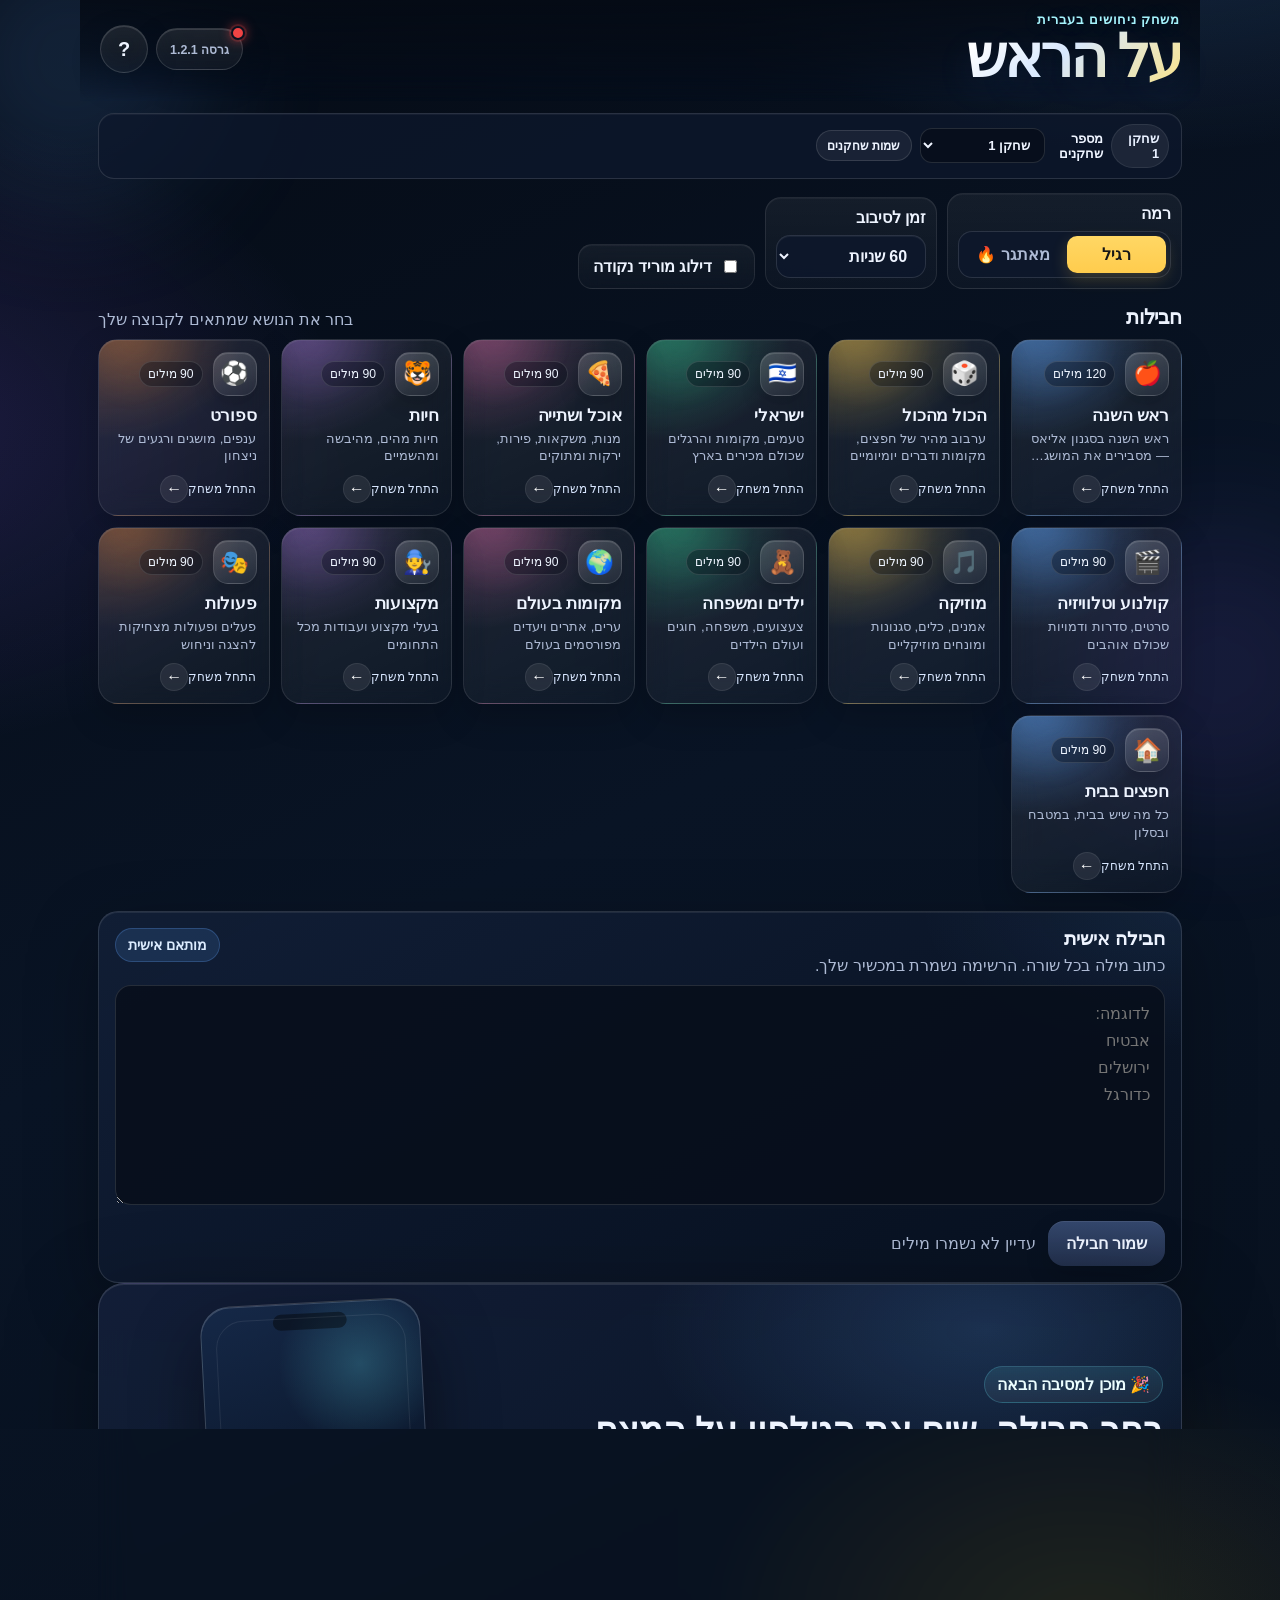
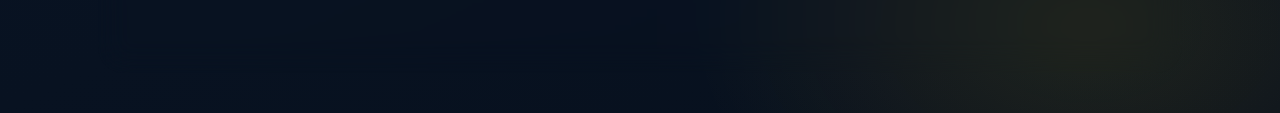
==== commit 2a26a41b: "Move hero information to bottom of home screen" ====
--- a/index.html
+++ b/index.html
@@ -1,5 +1,5 @@
 <!doctype html>
-<html lang="he" dir="rtl" data-app-version="1.2.7">
+<html lang="he" dir="rtl" data-app-version="1.2.9">
 <head>
   <meta charset="utf-8" />
   <meta name="viewport" content="width=device-width,initial-scale=1,viewport-fit=cover,user-scalable=no" />
@@ -8,13 +8,13 @@
   <meta name="apple-mobile-web-app-status-bar-style" content="black-translucent" />
   <meta name="apple-mobile-web-app-title" content="על הראש" />
   <title>על הראש — משחק ניחושים בעברית</title>
-  <link rel="manifest" href="./manifest.webmanifest?v=17" />
-  <link rel="icon" href="./icon.svg?v=17" type="image/svg+xml" />
-  <link rel="apple-touch-icon" href="./icon-180.png?v=17" />
-  <link rel="stylesheet" href="./styles.css?v=17" />
-  <link rel="stylesheet" href="./difficulty.css?v=17" />
-  <link rel="stylesheet" href="./version.css?v=17" />
-  <link rel="stylesheet" href="./multiplayer.css?v=17" />
+  <link rel="manifest" href="./manifest.webmanifest?v=19" />
+  <link rel="icon" href="./icon.svg?v=19" type="image/svg+xml" />
+  <link rel="apple-touch-icon" href="./icon-180.png?v=19" />
+  <link rel="stylesheet" href="./styles.css?v=19" />
+  <link rel="stylesheet" href="./difficulty.css?v=19" />
+  <link rel="stylesheet" href="./version.css?v=19" />
+  <link rel="stylesheet" href="./multiplayer.css?v=19" />
 </head>
 <body>
   <div class="app-glow app-glow-a"></div>
@@ -27,7 +27,7 @@
         <h1>על הראש</h1>
       </div>
       <div class="topbar-actions">
-        <button id="versionBtn" class="version-btn" type="button" aria-label="בדוק אם קיימת גרסה חדשה">גרסה 1.2.7</button>
+        <button id="versionBtn" class="version-btn" type="button" aria-label="בדוק אם קיימת גרסה חדשה">גרסה 1.2.9</button>
         <button id="rulesBtn" class="icon-btn" type="button" aria-label="חוקים">?</button>
       </div>
     </header>
@@ -58,26 +58,6 @@
       </section>
 
       <section id="homeScreen" class="screen">
-        <div class="hero">
-          <div class="hero-copy">
-            <div class="hero-badge">🎉 מוכן למסיבה הבאה</div>
-            <h2>בחר חבילה, שים את הטלפון על המצח — ותתחילו לצחוק</h2>
-            <p>מטה = נכון, מעלה = דילוג. עובד עם חיישני תנועה וגם עם כפתורי גיבוי.</p>
-            <div class="hero-stats">
-              <div class="stat-pill"><strong id="totalDecks">13</strong><span>חבילות</span></div>
-              <div class="stat-pill"><strong id="totalWords">0</strong><span>מילים</span></div>
-              <div class="stat-pill"><strong>עברית</strong><span>מותאם לנייד</span></div>
-            </div>
-          </div>
-          <div class="hero-visual" aria-hidden="true">
-            <div class="phone-mock">
-              <div class="phone-notch"></div>
-              <div class="phone-word">🤳</div>
-              <div class="phone-mini">נכון / דילוג</div>
-            </div>
-          </div>
-        </div>
-
         <div class="match-players-bar">
           <div id="matchPlayersSummary" class="match-players-summary"></div>
           <button id="changePlayersBtn" class="change-players-btn" type="button">שנה שחקנים</button>
@@ -126,6 +106,26 @@
             <span id="customCount" class="muted"></span>
           </div>
         </section>
+
+        <div class="hero">
+          <div class="hero-copy">
+            <div class="hero-badge">🎉 מוכן למסיבה הבאה</div>
+            <h2>בחר חבילה, שים את הטלפון על המצח — ותתחילו לצחוק</h2>
+            <p>מטה = נכון, מעלה = דילוג. עובד עם חיישני תנועה וגם עם כפתורי גיבוי.</p>
+            <div class="hero-stats">
+              <div class="stat-pill"><strong id="totalDecks">13</strong><span>חבילות</span></div>
+              <div class="stat-pill"><strong id="totalWords">0</strong><span>מילים</span></div>
+              <div class="stat-pill"><strong>עברית</strong><span>מותאם לנייד</span></div>
+            </div>
+          </div>
+          <div class="hero-visual" aria-hidden="true">
+            <div class="phone-mock">
+              <div class="phone-notch"></div>
+              <div class="phone-word">🤳</div>
+              <div class="phone-mini">נכון / דילוג</div>
+            </div>
+          </div>
+        </div>
       </section>
 
       <section id="readyScreen" class="screen center-screen">
@@ -214,12 +214,12 @@
     <p class="muted">במצב מאתגר נבחר מאגר נפרד של מושגים, שמות וביטויים פחות צפויים וקשים יותר לניחוש.</p>
   </dialog>
 
-  <script src="./words.js?v=17"></script>
-  <script src="./words-more.js?v=17"></script>
-  <script src="./hard-words.js?v=17"></script>
-  <script src="./rosh-hashanah.js?v=17"></script>
-  <script src="./app.js?v=17"></script>
-  <script src="./sounds.js?v=17"></script>
-  <script src="./update-manager.js?v=17"></script>
+  <script src="./words.js?v=19"></script>
+  <script src="./words-more.js?v=19"></script>
+  <script src="./hard-words.js?v=19"></script>
+  <script src="./rosh-hashanah.js?v=19"></script>
+  <script src="./app.js?v=19"></script>
+  <script src="./sounds.js?v=19"></script>
+  <script src="./update-manager.js?v=19"></script>
 </body>
 </html>
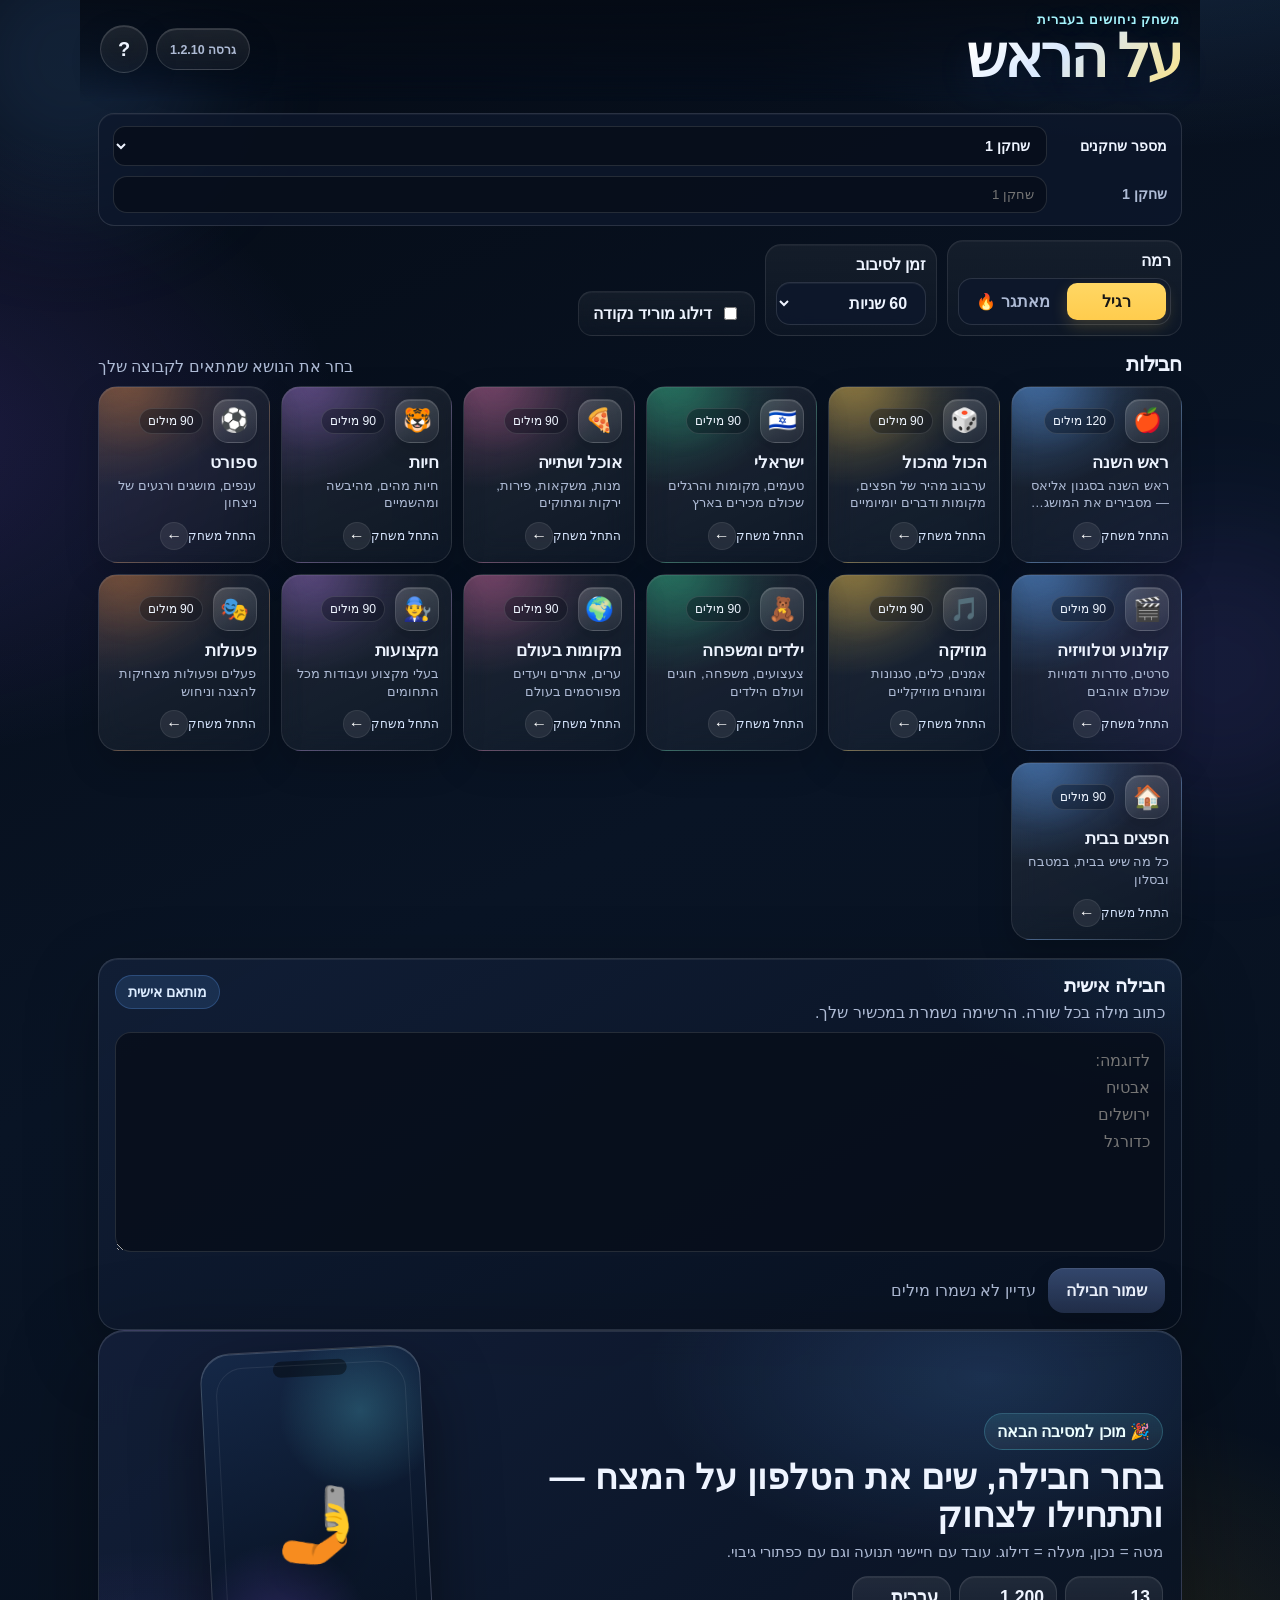
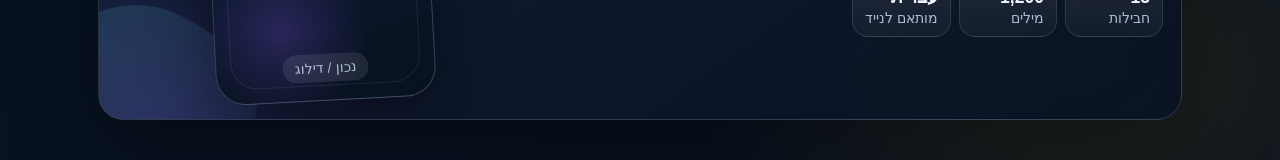
==== commit 1d6bfcc2: "Release player layout fix 1.2.10" ====
--- a/index.html
+++ b/index.html
@@ -1,5 +1,5 @@
 <!doctype html>
-<html lang="he" dir="rtl" data-app-version="1.2.9">
+<html lang="he" dir="rtl" data-app-version="1.2.10">
 <head>
   <meta charset="utf-8" />
   <meta name="viewport" content="width=device-width,initial-scale=1,viewport-fit=cover,user-scalable=no" />
@@ -8,13 +8,13 @@
   <meta name="apple-mobile-web-app-status-bar-style" content="black-translucent" />
   <meta name="apple-mobile-web-app-title" content="על הראש" />
   <title>על הראש — משחק ניחושים בעברית</title>
-  <link rel="manifest" href="./manifest.webmanifest?v=19" />
-  <link rel="icon" href="./icon.svg?v=19" type="image/svg+xml" />
-  <link rel="apple-touch-icon" href="./icon-180.png?v=19" />
-  <link rel="stylesheet" href="./styles.css?v=19" />
-  <link rel="stylesheet" href="./difficulty.css?v=19" />
-  <link rel="stylesheet" href="./version.css?v=19" />
-  <link rel="stylesheet" href="./multiplayer.css?v=19" />
+  <link rel="manifest" href="./manifest.webmanifest?v=20" />
+  <link rel="icon" href="./icon.svg?v=20" type="image/svg+xml" />
+  <link rel="apple-touch-icon" href="./icon-180.png?v=20" />
+  <link rel="stylesheet" href="./styles.css?v=20" />
+  <link rel="stylesheet" href="./difficulty.css?v=20" />
+  <link rel="stylesheet" href="./version.css?v=20" />
+  <link rel="stylesheet" href="./multiplayer.css?v=20" />
 </head>
 <body>
   <div class="app-glow app-glow-a"></div>
@@ -27,7 +27,7 @@
         <h1>על הראש</h1>
       </div>
       <div class="topbar-actions">
-        <button id="versionBtn" class="version-btn" type="button" aria-label="בדוק אם קיימת גרסה חדשה">גרסה 1.2.9</button>
+        <button id="versionBtn" class="version-btn" type="button" aria-label="בדוק אם קיימת גרסה חדשה">גרסה 1.2.10</button>
         <button id="rulesBtn" class="icon-btn" type="button" aria-label="חוקים">?</button>
       </div>
     </header>
@@ -214,12 +214,13 @@
     <p class="muted">במצב מאתגר נבחר מאגר נפרד של מושגים, שמות וביטויים פחות צפויים וקשים יותר לניחוש.</p>
   </dialog>
 
-  <script src="./words.js?v=19"></script>
-  <script src="./words-more.js?v=19"></script>
-  <script src="./hard-words.js?v=19"></script>
-  <script src="./rosh-hashanah.js?v=19"></script>
-  <script src="./app.js?v=19"></script>
-  <script src="./sounds.js?v=19"></script>
-  <script src="./update-manager.js?v=19"></script>
+  <script src="./words.js?v=20"></script>
+  <script src="./words-more.js?v=20"></script>
+  <script src="./hard-words.js?v=20"></script>
+  <script src="./rosh-hashanah.js?v=20"></script>
+  <script src="./app.js?v=20"></script>
+  <script src="./sounds.js?v=20"></script>
+  <script src="./version-source.js?v=20"></script>
+  <script src="./update-manager.js?v=20"></script>
 </body>
 </html>
--- a/multiplayer.css
+++ b/multiplayer.css
@@ -253,3 +253,78 @@
     padding: 14px 18px !important;
   }
 }
+
+/* Compact player editor: one clear row per player, no duplicate name summary. */
+.match-players-bar {
+  display: block !important;
+  padding: 12px 14px !important;
+}
+.match-players-summary,
+#changePlayersBtn,
+#inlineNamesToggle {
+  display: none !important;
+}
+#inlinePlayersPanel {
+  display: grid !important;
+  grid-template-columns: 1fr !important;
+  align-items: stretch !important;
+  gap: 10px !important;
+  width: 100% !important;
+}
+#inlinePlayersPanel .player-count-block {
+  display: grid !important;
+  grid-template-columns: 110px minmax(0, 1fr) !important;
+  align-items: center !important;
+  gap: 10px !important;
+  width: 100% !important;
+  margin: 0 !important;
+  font-size: .9rem !important;
+}
+#inlinePlayersPanel .player-count-block select {
+  width: 100% !important;
+  min-width: 0 !important;
+  padding: 10px 12px !important;
+}
+#inlineNamesWrap,
+#inlineNamesWrap.open,
+#inlinePlayersPanel #inlineNamesWrap:has(.player-name-field:nth-child(2)).open {
+  display: block !important;
+  width: 100% !important;
+  padding: 0 !important;
+  margin: 0 !important;
+}
+#inlineNamesWrap .player-names,
+#inlinePlayersPanel #inlineNamesWrap:has(.player-name-field:nth-child(2)) .player-names {
+  display: grid !important;
+  grid-template-columns: 1fr !important;
+  gap: 8px !important;
+  width: 100% !important;
+  margin: 0 !important;
+}
+#inlineNamesWrap .player-name-field,
+#inlinePlayersPanel #inlineNamesWrap:has(.player-name-field:nth-child(2)) .player-name-field {
+  display: grid !important;
+  grid-template-columns: 110px minmax(0, 1fr) !important;
+  align-items: center !important;
+  gap: 10px !important;
+  width: 100% !important;
+  padding: 0 !important;
+  border: 0 !important;
+  background: transparent !important;
+}
+#inlineNamesWrap .player-name-field span,
+#inlinePlayersPanel #inlineNamesWrap:has(.player-name-field:nth-child(2)) .player-name-field span {
+  margin: 0 !important;
+  color: var(--muted) !important;
+  font-size: .9rem !important;
+  font-weight: 900 !important;
+  text-align: right !important;
+  white-space: nowrap !important;
+}
+#inlineNamesWrap .player-name-field input,
+#inlinePlayersPanel #inlineNamesWrap:has(.player-name-field:nth-child(2)) .player-name-field input {
+  width: 100% !important;
+  min-width: 0 !important;
+  padding: 10px 12px !important;
+}
+#inlineNamesWrap #startPlayersBtn { display: none !important; }
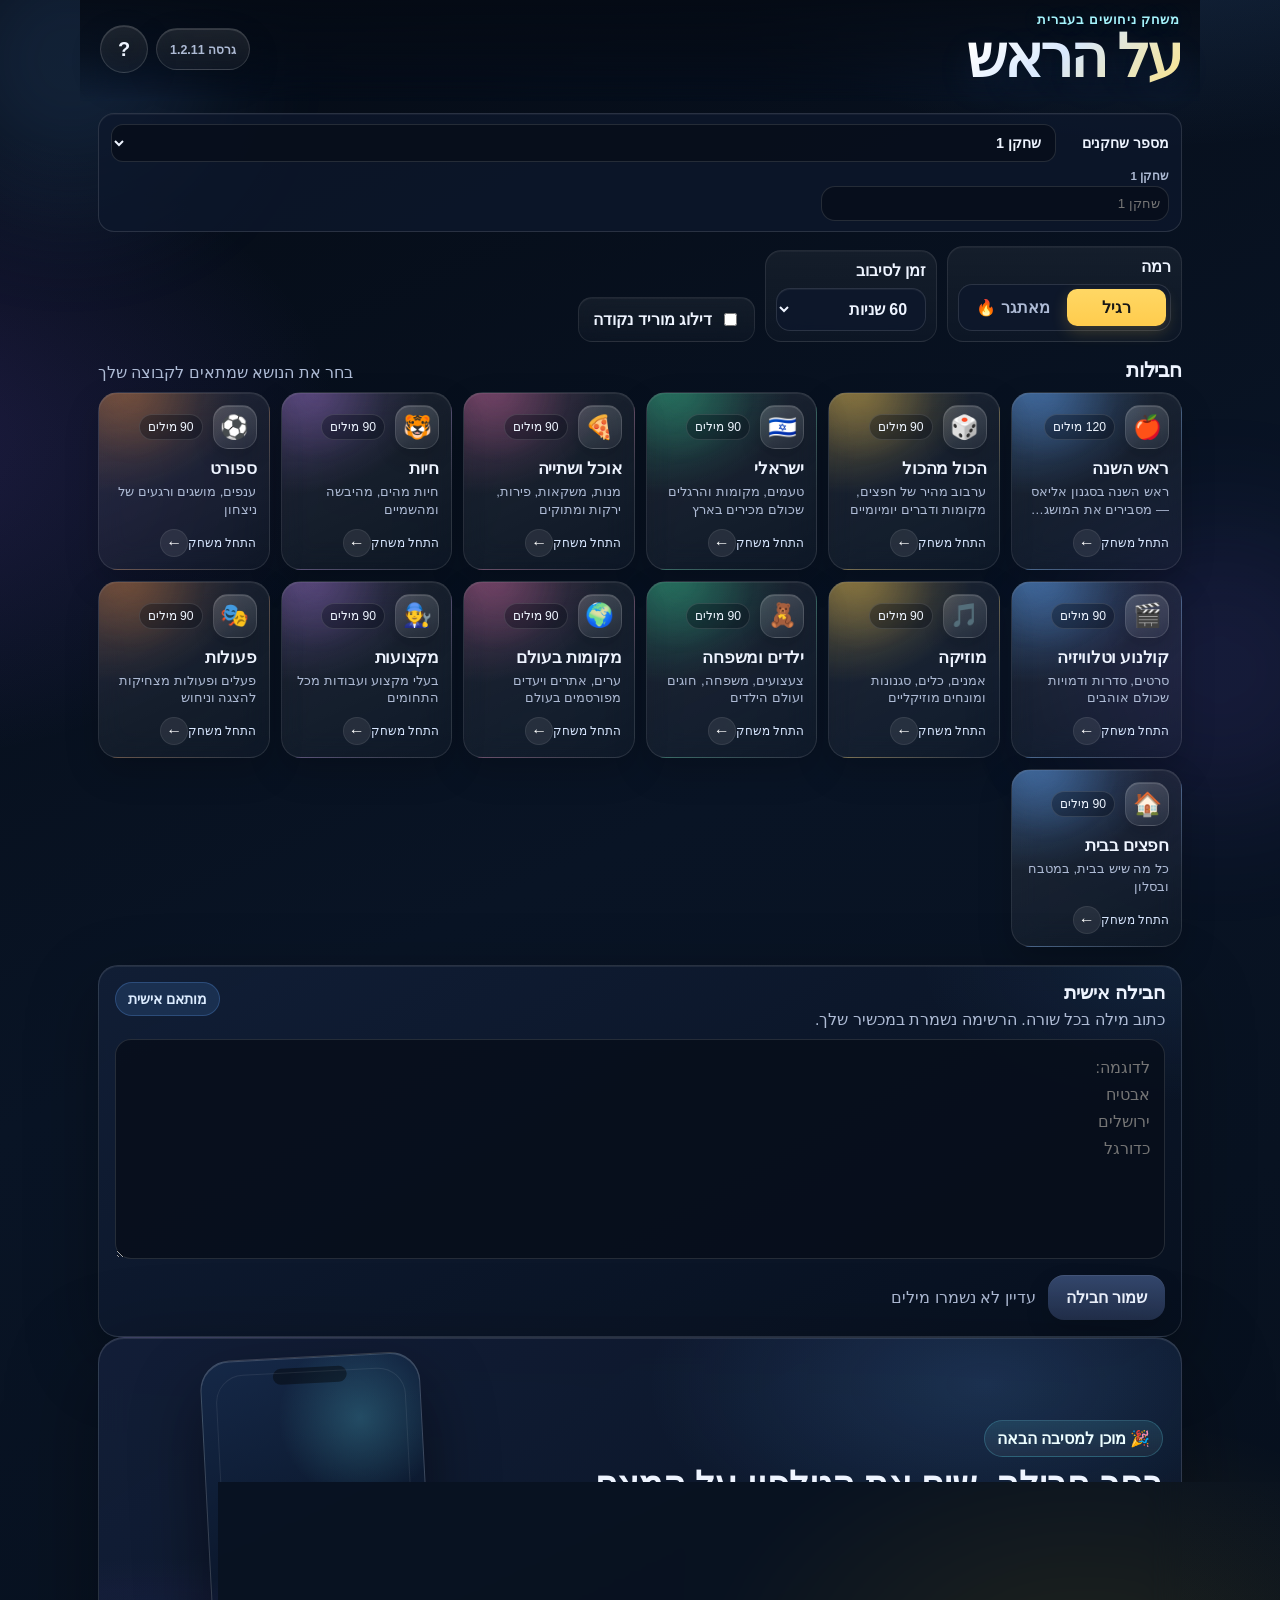
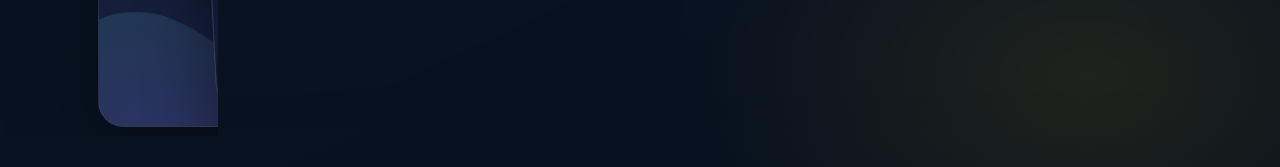
==== commit 6f0102bf: "Release 1.2.11 compact player names grid" ====
--- a/index.html
+++ b/index.html
@@ -1,5 +1,5 @@
 <!doctype html>
-<html lang="he" dir="rtl" data-app-version="1.2.10">
+<html lang="he" dir="rtl" data-app-version="1.2.11">
 <head>
   <meta charset="utf-8" />
   <meta name="viewport" content="width=device-width,initial-scale=1,viewport-fit=cover,user-scalable=no" />
@@ -8,13 +8,14 @@
   <meta name="apple-mobile-web-app-status-bar-style" content="black-translucent" />
   <meta name="apple-mobile-web-app-title" content="על הראש" />
   <title>על הראש — משחק ניחושים בעברית</title>
-  <link rel="manifest" href="./manifest.webmanifest?v=20" />
-  <link rel="icon" href="./icon.svg?v=20" type="image/svg+xml" />
-  <link rel="apple-touch-icon" href="./icon-180.png?v=20" />
-  <link rel="stylesheet" href="./styles.css?v=20" />
-  <link rel="stylesheet" href="./difficulty.css?v=20" />
-  <link rel="stylesheet" href="./version.css?v=20" />
-  <link rel="stylesheet" href="./multiplayer.css?v=20" />
+  <link rel="manifest" href="./manifest.webmanifest?v=21" />
+  <link rel="icon" href="./icon.svg?v=21" type="image/svg+xml" />
+  <link rel="apple-touch-icon" href="./icon-180.png?v=21" />
+  <link rel="stylesheet" href="./styles.css?v=21" />
+  <link rel="stylesheet" href="./difficulty.css?v=21" />
+  <link rel="stylesheet" href="./version.css?v=21" />
+  <link rel="stylesheet" href="./multiplayer.css?v=21" />
+  <link rel="stylesheet" href="./player-layout.css?v=21" />
 </head>
 <body>
   <div class="app-glow app-glow-a"></div>
@@ -27,7 +28,7 @@
         <h1>על הראש</h1>
       </div>
       <div class="topbar-actions">
-        <button id="versionBtn" class="version-btn" type="button" aria-label="בדוק אם קיימת גרסה חדשה">גרסה 1.2.10</button>
+        <button id="versionBtn" class="version-btn" type="button" aria-label="בדוק אם קיימת גרסה חדשה">גרסה 1.2.11</button>
         <button id="rulesBtn" class="icon-btn" type="button" aria-label="חוקים">?</button>
       </div>
     </header>
@@ -214,13 +215,13 @@
     <p class="muted">במצב מאתגר נבחר מאגר נפרד של מושגים, שמות וביטויים פחות צפויים וקשים יותר לניחוש.</p>
   </dialog>
 
-  <script src="./words.js?v=20"></script>
-  <script src="./words-more.js?v=20"></script>
-  <script src="./hard-words.js?v=20"></script>
-  <script src="./rosh-hashanah.js?v=20"></script>
-  <script src="./app.js?v=20"></script>
-  <script src="./sounds.js?v=20"></script>
-  <script src="./version-source.js?v=20"></script>
-  <script src="./update-manager.js?v=20"></script>
+  <script src="./words.js?v=21"></script>
+  <script src="./words-more.js?v=21"></script>
+  <script src="./hard-words.js?v=21"></script>
+  <script src="./rosh-hashanah.js?v=21"></script>
+  <script src="./app.js?v=21"></script>
+  <script src="./sounds.js?v=21"></script>
+  <script src="./version-source.js?v=21"></script>
+  <script src="./update-manager.js?v=21"></script>
 </body>
 </html>
--- a/player-layout.css
+++ b/player-layout.css
@@ -0,0 +1,100 @@
+/* Compact player editor: no duplicate name summary, three players per row. */
+.match-players-summary,
+#changePlayersBtn,
+#inlineNamesToggle {
+  display: none !important;
+}
+
+.match-players-bar {
+  display: block !important;
+  padding: 10px 12px !important;
+}
+
+#inlinePlayersPanel {
+  display: grid !important;
+  grid-template-columns: 1fr !important;
+  align-items: stretch !important;
+  gap: 8px !important;
+  width: 100% !important;
+}
+
+#inlinePlayersPanel .player-count-block {
+  display: grid !important;
+  grid-template-columns: 105px minmax(0, 1fr) !important;
+  align-items: center !important;
+  gap: 8px !important;
+  width: 100% !important;
+  margin: 0 !important;
+}
+
+#inlinePlayersPanel .player-count-block select {
+  width: 100% !important;
+  min-width: 0 !important;
+  padding: 9px 10px !important;
+}
+
+#inlineNamesWrap,
+#inlineNamesWrap.open,
+#inlinePlayersPanel #inlineNamesWrap:has(.player-name-field:nth-child(2)).open {
+  display: block !important;
+  width: 100% !important;
+  margin: 0 !important;
+  padding: 0 !important;
+}
+
+#inlineNamesWrap .player-names,
+#inlinePlayersPanel #inlineNamesWrap:has(.player-name-field:nth-child(2)) .player-names {
+  display: grid !important;
+  grid-template-columns: repeat(3, minmax(0, 1fr)) !important;
+  gap: 7px !important;
+  width: 100% !important;
+  margin: 0 !important;
+}
+
+#inlineNamesWrap .player-name-field,
+#inlinePlayersPanel #inlineNamesWrap:has(.player-name-field:nth-child(2)) .player-name-field {
+  display: grid !important;
+  grid-template-columns: 1fr !important;
+  gap: 4px !important;
+  min-width: 0 !important;
+  width: 100% !important;
+  padding: 0 !important;
+  border: 0 !important;
+  background: transparent !important;
+}
+
+#inlineNamesWrap .player-name-field span,
+#inlinePlayersPanel #inlineNamesWrap:has(.player-name-field:nth-child(2)) .player-name-field span {
+  margin: 0 !important;
+  color: var(--muted) !important;
+  font-size: .72rem !important;
+  line-height: 1.1 !important;
+  font-weight: 900 !important;
+  text-align: right !important;
+  white-space: nowrap !important;
+}
+
+#inlineNamesWrap .player-name-field input,
+#inlinePlayersPanel #inlineNamesWrap:has(.player-name-field:nth-child(2)) .player-name-field input {
+  width: 100% !important;
+  min-width: 0 !important;
+  padding: 9px 8px !important;
+  font-size: .84rem !important;
+  text-align: right !important;
+}
+
+#inlineNamesWrap #startPlayersBtn {
+  display: none !important;
+}
+
+@media (max-width: 390px) {
+  #inlineNamesWrap .player-names,
+  #inlinePlayersPanel #inlineNamesWrap:has(.player-name-field:nth-child(2)) .player-names {
+    gap: 5px !important;
+  }
+  #inlineNamesWrap .player-name-field input,
+  #inlinePlayersPanel #inlineNamesWrap:has(.player-name-field:nth-child(2)) .player-name-field input {
+    padding: 8px 6px !important;
+    font-size: .78rem !important;
+  }
+}
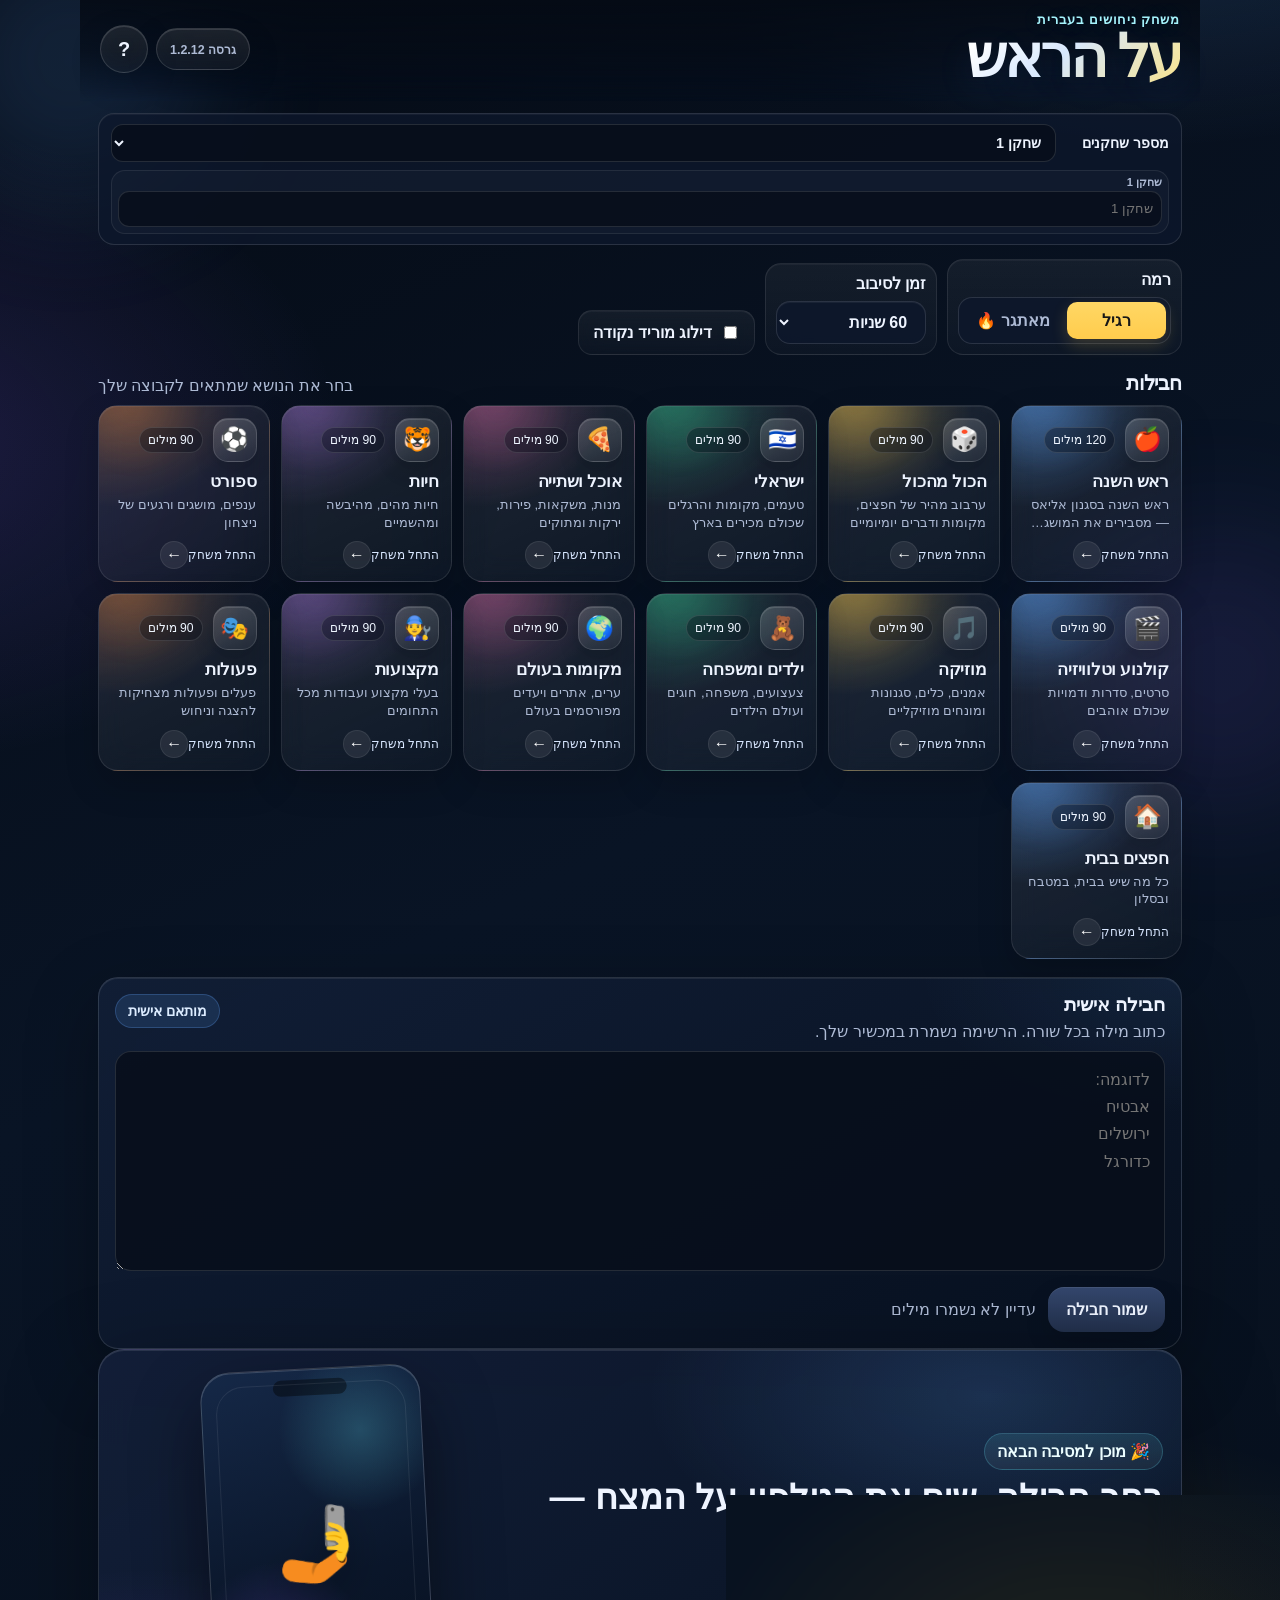
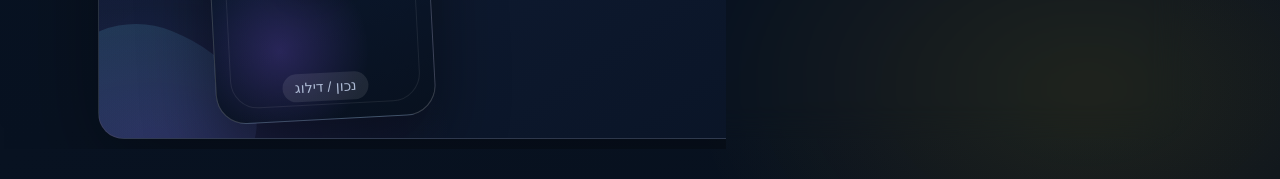
==== commit 13e9581b: "Release version 1.2.12" ====
--- a/index.html
+++ b/index.html
@@ -1,5 +1,5 @@
 <!doctype html>
-<html lang="he" dir="rtl" data-app-version="1.2.11">
+<html lang="he" dir="rtl" data-app-version="1.2.12">
 <head>
   <meta charset="utf-8" />
   <meta name="viewport" content="width=device-width,initial-scale=1,viewport-fit=cover,user-scalable=no" />
@@ -8,14 +8,14 @@
   <meta name="apple-mobile-web-app-status-bar-style" content="black-translucent" />
   <meta name="apple-mobile-web-app-title" content="על הראש" />
   <title>על הראש — משחק ניחושים בעברית</title>
-  <link rel="manifest" href="./manifest.webmanifest?v=21" />
-  <link rel="icon" href="./icon.svg?v=21" type="image/svg+xml" />
-  <link rel="apple-touch-icon" href="./icon-180.png?v=21" />
-  <link rel="stylesheet" href="./styles.css?v=21" />
-  <link rel="stylesheet" href="./difficulty.css?v=21" />
-  <link rel="stylesheet" href="./version.css?v=21" />
-  <link rel="stylesheet" href="./multiplayer.css?v=21" />
-  <link rel="stylesheet" href="./player-layout.css?v=21" />
+  <link rel="manifest" href="./manifest.webmanifest?v=22" />
+  <link rel="icon" href="./icon.svg?v=22" type="image/svg+xml" />
+  <link rel="apple-touch-icon" href="./icon-180.png?v=22" />
+  <link rel="stylesheet" href="./styles.css?v=22" />
+  <link rel="stylesheet" href="./difficulty.css?v=22" />
+  <link rel="stylesheet" href="./version.css?v=22" />
+  <link rel="stylesheet" href="./multiplayer.css?v=22" />
+  <link rel="stylesheet" href="./player-layout.css?v=22" />
 </head>
 <body>
   <div class="app-glow app-glow-a"></div>
@@ -28,7 +28,7 @@
         <h1>על הראש</h1>
       </div>
       <div class="topbar-actions">
-        <button id="versionBtn" class="version-btn" type="button" aria-label="בדוק אם קיימת גרסה חדשה">גרסה 1.2.11</button>
+        <button id="versionBtn" class="version-btn" type="button" aria-label="בדוק אם קיימת גרסה חדשה">גרסה 1.2.12</button>
         <button id="rulesBtn" class="icon-btn" type="button" aria-label="חוקים">?</button>
       </div>
     </header>
@@ -215,13 +215,13 @@
     <p class="muted">במצב מאתגר נבחר מאגר נפרד של מושגים, שמות וביטויים פחות צפויים וקשים יותר לניחוש.</p>
   </dialog>
 
-  <script src="./words.js?v=21"></script>
-  <script src="./words-more.js?v=21"></script>
-  <script src="./hard-words.js?v=21"></script>
-  <script src="./rosh-hashanah.js?v=21"></script>
-  <script src="./app.js?v=21"></script>
-  <script src="./sounds.js?v=21"></script>
-  <script src="./version-source.js?v=21"></script>
-  <script src="./update-manager.js?v=21"></script>
+  <script src="./words.js?v=22"></script>
+  <script src="./words-more.js?v=22"></script>
+  <script src="./hard-words.js?v=22"></script>
+  <script src="./rosh-hashanah.js?v=22"></script>
+  <script src="./app.js?v=22"></script>
+  <script src="./sounds.js?v=22"></script>
+  <script src="./version-source.js?v=22"></script>
+  <script src="./update-manager.js?v=22"></script>
 </body>
 </html>
--- a/player-layout.css
+++ b/player-layout.css
@@ -1,5 +1,7 @@
-/* Compact player editor: no duplicate name summary, three players per row. */
+/* Compact player editor: no duplicate summary, compact responsive grid. */
 .match-players-summary,
+.match-players-summary *,
+.player-mini-chip,
 #changePlayersBtn,
 #inlineNamesToggle {
   display: none !important;
@@ -51,24 +53,36 @@
   margin: 0 !important;
 }
 
+/* 1 player = one field, 2 players = two fields, 4 players = clean 2x2 grid. */
+#inlineNamesWrap .player-names:not(:has(.player-name-field:nth-child(2))) {
+  grid-template-columns: 1fr !important;
+}
+#inlineNamesWrap .player-names:has(.player-name-field:nth-child(2)):not(:has(.player-name-field:nth-child(3))) {
+  grid-template-columns: repeat(2, minmax(0, 1fr)) !important;
+}
+#inlineNamesWrap .player-names:has(.player-name-field:nth-child(4)):not(:has(.player-name-field:nth-child(5))) {
+  grid-template-columns: repeat(2, minmax(0, 1fr)) !important;
+}
+
 #inlineNamesWrap .player-name-field,
 #inlinePlayersPanel #inlineNamesWrap:has(.player-name-field:nth-child(2)) .player-name-field {
   display: grid !important;
   grid-template-columns: 1fr !important;
-  gap: 4px !important;
+  gap: 3px !important;
   min-width: 0 !important;
   width: 100% !important;
-  padding: 0 !important;
-  border: 0 !important;
-  background: transparent !important;
+  padding: 6px !important;
+  border: 1px solid rgba(255,255,255,.08) !important;
+  border-radius: 14px !important;
+  background: rgba(255,255,255,.025) !important;
 }
 
 #inlineNamesWrap .player-name-field span,
 #inlinePlayersPanel #inlineNamesWrap:has(.player-name-field:nth-child(2)) .player-name-field span {
   margin: 0 !important;
   color: var(--muted) !important;
-  font-size: .72rem !important;
-  line-height: 1.1 !important;
+  font-size: .7rem !important;
+  line-height: 1 !important;
   font-weight: 900 !important;
   text-align: right !important;
   white-space: nowrap !important;
@@ -78,8 +92,11 @@
 #inlinePlayersPanel #inlineNamesWrap:has(.player-name-field:nth-child(2)) .player-name-field input {
   width: 100% !important;
   min-width: 0 !important;
-  padding: 9px 8px !important;
-  font-size: .84rem !important;
+  min-height: 36px !important;
+  padding: 7px 8px !important;
+  border-radius: 11px !important;
+  font-size: .82rem !important;
+  line-height: 1.1 !important;
   text-align: right !important;
 }
 
@@ -92,9 +109,14 @@
   #inlinePlayersPanel #inlineNamesWrap:has(.player-name-field:nth-child(2)) .player-names {
     gap: 5px !important;
   }
+  #inlineNamesWrap .player-name-field,
+  #inlinePlayersPanel #inlineNamesWrap:has(.player-name-field:nth-child(2)) .player-name-field {
+    padding: 5px !important;
+  }
   #inlineNamesWrap .player-name-field input,
   #inlinePlayersPanel #inlineNamesWrap:has(.player-name-field:nth-child(2)) .player-name-field input {
-    padding: 8px 6px !important;
+    min-height: 34px !important;
+    padding: 6px !important;
     font-size: .78rem !important;
   }
 }
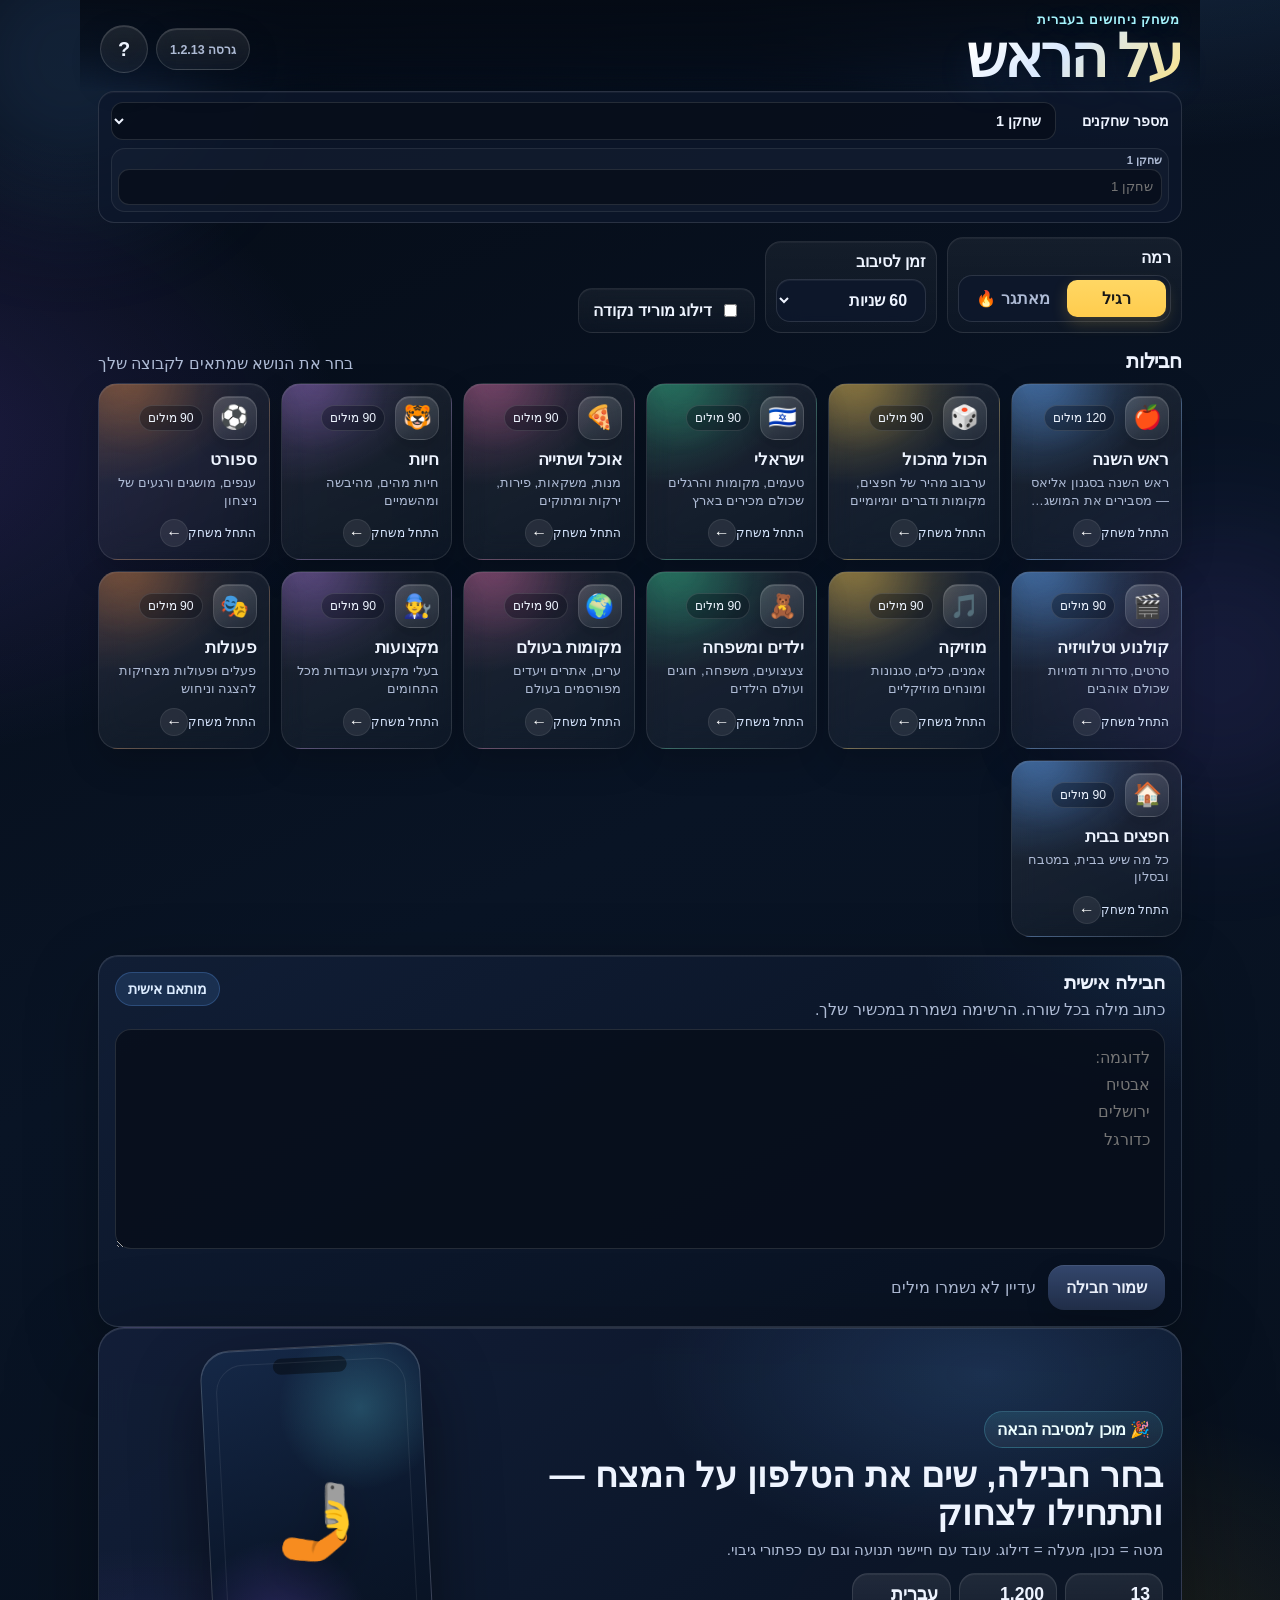
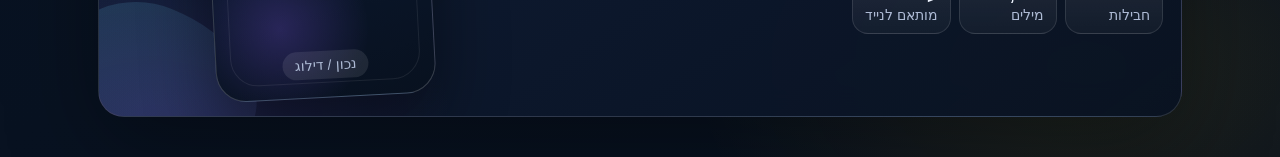
==== commit 6762f211: "Release version 1.2.13" ====
--- a/index.html
+++ b/index.html
@@ -1,5 +1,5 @@
 <!doctype html>
-<html lang="he" dir="rtl" data-app-version="1.2.12">
+<html lang="he" dir="rtl" data-app-version="1.2.13">
 <head>
   <meta charset="utf-8" />
   <meta name="viewport" content="width=device-width,initial-scale=1,viewport-fit=cover,user-scalable=no" />
@@ -8,14 +8,14 @@
   <meta name="apple-mobile-web-app-status-bar-style" content="black-translucent" />
   <meta name="apple-mobile-web-app-title" content="על הראש" />
   <title>על הראש — משחק ניחושים בעברית</title>
-  <link rel="manifest" href="./manifest.webmanifest?v=22" />
-  <link rel="icon" href="./icon.svg?v=22" type="image/svg+xml" />
-  <link rel="apple-touch-icon" href="./icon-180.png?v=22" />
-  <link rel="stylesheet" href="./styles.css?v=22" />
-  <link rel="stylesheet" href="./difficulty.css?v=22" />
-  <link rel="stylesheet" href="./version.css?v=22" />
-  <link rel="stylesheet" href="./multiplayer.css?v=22" />
-  <link rel="stylesheet" href="./player-layout.css?v=22" />
+  <link rel="manifest" href="./manifest.webmanifest?v=23" />
+  <link rel="icon" href="./icon.svg?v=23" type="image/svg+xml" />
+  <link rel="apple-touch-icon" href="./icon-180.png?v=23" />
+  <link rel="stylesheet" href="./styles.css?v=23" />
+  <link rel="stylesheet" href="./difficulty.css?v=23" />
+  <link rel="stylesheet" href="./version.css?v=23" />
+  <link rel="stylesheet" href="./multiplayer.css?v=23" />
+  <link rel="stylesheet" href="./player-layout.css?v=23" />
 </head>
 <body>
   <div class="app-glow app-glow-a"></div>
@@ -28,7 +28,7 @@
         <h1>על הראש</h1>
       </div>
       <div class="topbar-actions">
-        <button id="versionBtn" class="version-btn" type="button" aria-label="בדוק אם קיימת גרסה חדשה">גרסה 1.2.12</button>
+        <button id="versionBtn" class="version-btn" type="button" aria-label="בדוק אם קיימת גרסה חדשה">גרסה 1.2.13</button>
         <button id="rulesBtn" class="icon-btn" type="button" aria-label="חוקים">?</button>
       </div>
     </header>
@@ -215,13 +215,13 @@
     <p class="muted">במצב מאתגר נבחר מאגר נפרד של מושגים, שמות וביטויים פחות צפויים וקשים יותר לניחוש.</p>
   </dialog>
 
-  <script src="./words.js?v=22"></script>
-  <script src="./words-more.js?v=22"></script>
-  <script src="./hard-words.js?v=22"></script>
-  <script src="./rosh-hashanah.js?v=22"></script>
-  <script src="./app.js?v=22"></script>
-  <script src="./sounds.js?v=22"></script>
-  <script src="./version-source.js?v=22"></script>
-  <script src="./update-manager.js?v=22"></script>
+  <script src="./words.js?v=23"></script>
+  <script src="./words-more.js?v=23"></script>
+  <script src="./hard-words.js?v=23"></script>
+  <script src="./rosh-hashanah.js?v=23"></script>
+  <script src="./app.js?v=23"></script>
+  <script src="./sounds.js?v=23"></script>
+  <script src="./version-source.js?v=23"></script>
+  <script src="./update-manager.js?v=23"></script>
 </body>
 </html>
--- a/player-layout.css
+++ b/player-layout.css
@@ -1,6 +1,20 @@
 /* Compact player editor: no duplicate summary, compact responsive grid. */
-.match-players-summary,
-.match-players-summary *,
+
+/* Keep the home content tight under the title. */
+.topbar {
+  padding-bottom: 4px !important;
+}
+#homeScreen {
+  margin-top: 0 !important;
+}
+#homeScreen .match-players-bar {
+  margin: 0 0 4px !important;
+}
+
+/* Force the legacy player summary out of the layout completely. */
+#homeScreen .match-players-bar .match-players-summary,
+#homeScreen .match-players-bar .match-players-summary *,
+#homeScreen .match-players-bar:has(.match-players-summary .player-mini-chip:nth-child(2)) .match-players-summary,
 .player-mini-chip,
 #changePlayersBtn,
 #inlineNamesToggle {
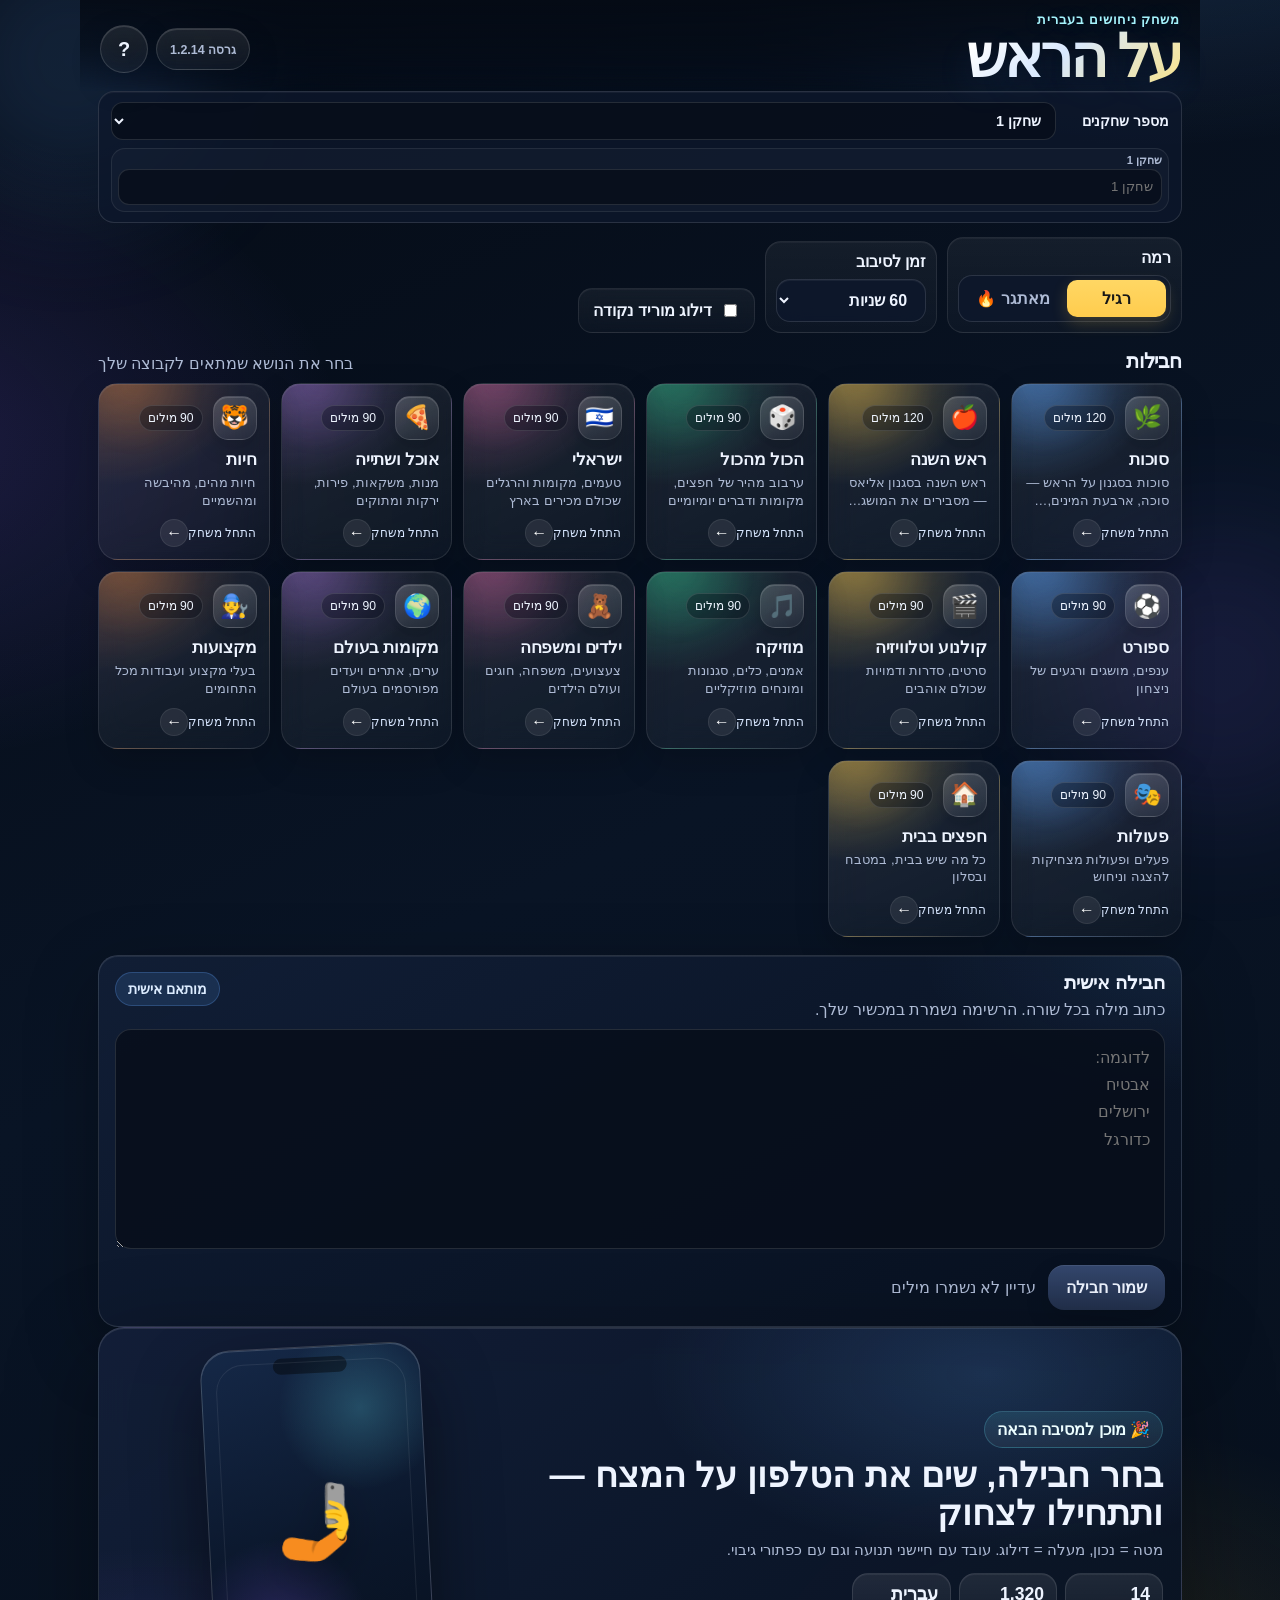
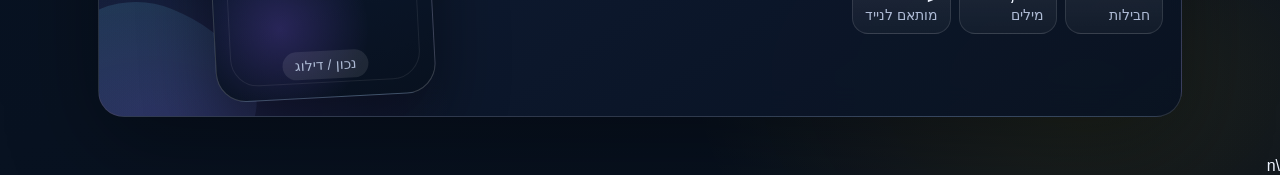
==== commit 93d746ff: "Load Sukkot deck and bump app version" ====
--- a/index.html
+++ b/index.html
@@ -1,5 +1,5 @@
 <!doctype html>
-<html lang="he" dir="rtl" data-app-version="1.2.13">
+<html lang="he" dir="rtl" data-app-version="1.2.14">
 <head>
   <meta charset="utf-8" />
   <meta name="viewport" content="width=device-width,initial-scale=1,viewport-fit=cover,user-scalable=no" />
@@ -8,14 +8,14 @@
   <meta name="apple-mobile-web-app-status-bar-style" content="black-translucent" />
   <meta name="apple-mobile-web-app-title" content="על הראש" />
   <title>על הראש — משחק ניחושים בעברית</title>
-  <link rel="manifest" href="./manifest.webmanifest?v=23" />
-  <link rel="icon" href="./icon.svg?v=23" type="image/svg+xml" />
-  <link rel="apple-touch-icon" href="./icon-180.png?v=23" />
-  <link rel="stylesheet" href="./styles.css?v=23" />
-  <link rel="stylesheet" href="./difficulty.css?v=23" />
-  <link rel="stylesheet" href="./version.css?v=23" />
-  <link rel="stylesheet" href="./multiplayer.css?v=23" />
-  <link rel="stylesheet" href="./player-layout.css?v=23" />
+  <link rel="manifest" href="./manifest.webmanifest?v=24" />
+  <link rel="icon" href="./icon.svg?v=24" type="image/svg+xml" />
+  <link rel="apple-touch-icon" href="./icon-180.png?v=24" />
+  <link rel="stylesheet" href="./styles.css?v=24" />
+  <link rel="stylesheet" href="./difficulty.css?v=24" />
+  <link rel="stylesheet" href="./version.css?v=24" />
+  <link rel="stylesheet" href="./multiplayer.css?v=24" />
+  <link rel="stylesheet" href="./player-layout.css?v=24" />
 </head>
 <body>
   <div class="app-glow app-glow-a"></div>
@@ -28,7 +28,7 @@
         <h1>על הראש</h1>
       </div>
       <div class="topbar-actions">
-        <button id="versionBtn" class="version-btn" type="button" aria-label="בדוק אם קיימת גרסה חדשה">גרסה 1.2.13</button>
+        <button id="versionBtn" class="version-btn" type="button" aria-label="בדוק אם קיימת גרסה חדשה">גרסה 1.2.14</button>
         <button id="rulesBtn" class="icon-btn" type="button" aria-label="חוקים">?</button>
       </div>
     </header>
@@ -215,13 +215,13 @@
     <p class="muted">במצב מאתגר נבחר מאגר נפרד של מושגים, שמות וביטויים פחות צפויים וקשים יותר לניחוש.</p>
   </dialog>
 
-  <script src="./words.js?v=23"></script>
-  <script src="./words-more.js?v=23"></script>
-  <script src="./hard-words.js?v=23"></script>
-  <script src="./rosh-hashanah.js?v=23"></script>
-  <script src="./app.js?v=23"></script>
-  <script src="./sounds.js?v=23"></script>
-  <script src="./version-source.js?v=23"></script>
-  <script src="./update-manager.js?v=23"></script>
+  <script src="./words.js?v=24"></script>
+  <script src="./words-more.js?v=24"></script>
+  <script src="./hard-words.js?v=24"></script>
+  <script src="./rosh-hashanah.js?v=24"></script>\n  <script src="./sukkot.js?v=24"></script>
+  <script src="./app.js?v=24"></script>
+  <script src="./sounds.js?v=24"></script>
+  <script src="./version-source.js?v=24"></script>
+  <script src="./update-manager.js?v=24"></script>
 </body>
 </html>
